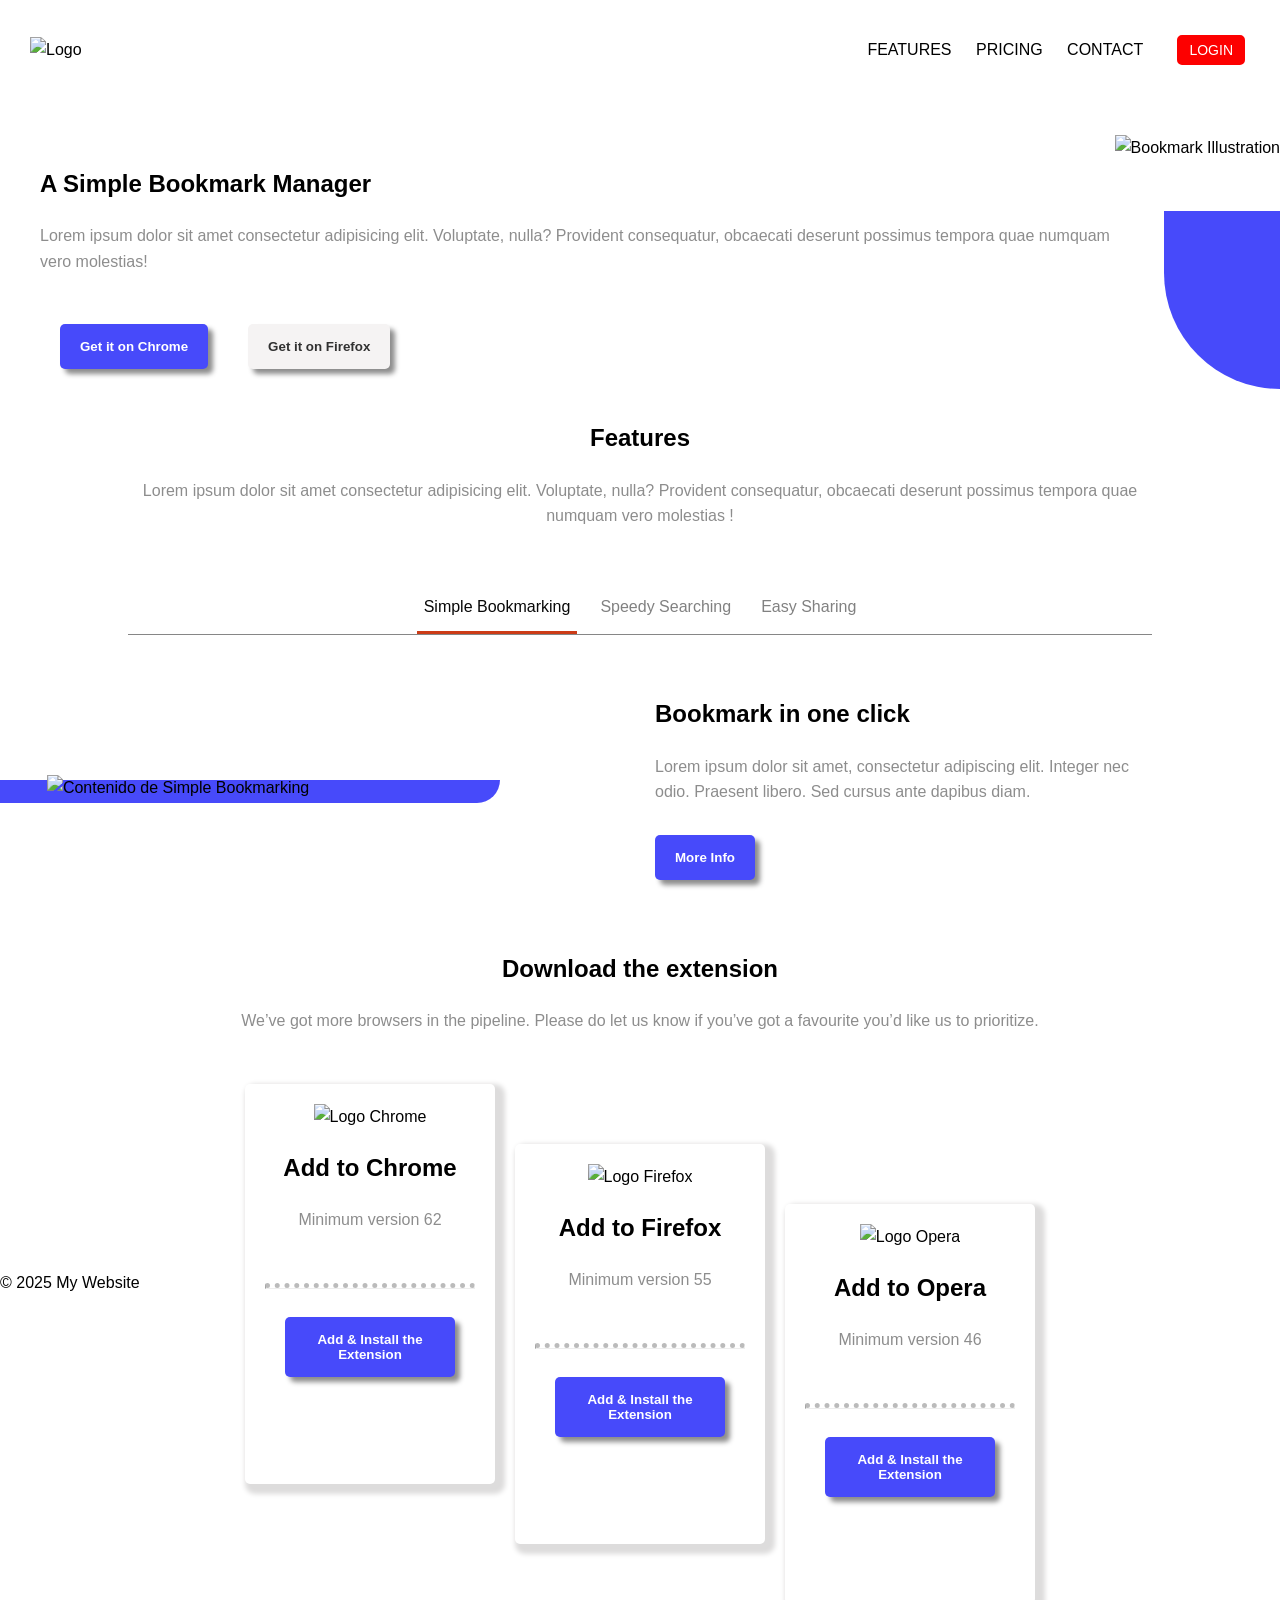
==== index.html @ 06629896 "Grid working for the section Download the extension" ====
<!DOCTYPE html>
<html lang="en">
<head>
    <meta charset="UTF-8">
    <meta name="viewport" content="width=device-width, initial-scale=1.0">
    <title>Bookmark</title>
    <link rel="stylesheet" href="styles.css">
</head>
<body>
    <header class="main-header">
        <div class="header-group-left">
            <img src="starter-code/images/logo-bookmark.svg" alt="Logo">
        </div>
        <div class="header-group-right1">
            <img src="starter-code/images/icon-hamburger.svg" alt="Menu Icon">
            
        </div>
        <div class="header-group-right2">
            <nav>
            <a href="#features">FEATURES</a>
            <a href="#">PRICING</a>
            <a href="#">CONTACT</a>
            <button class="login-button">LOGIN</button>
            </nav>
        </div>
    </header>
    <main class="container">
        <section class="hero_section">
            <div class="hero_right"> 
                <div class="blue-box"></div> 
                <div class="imageBook">
                    <img width="80%" src="starter-code/images/illustration-hero.svg" alt="Bookmark Illustration">
                </div>
                
            </div>
            <div class="hero_left">
                <h1>A Simple Bookmark Manager</h1>
                <p>Lorem ipsum dolor sit amet consectetur adipisicing elit. Voluptate, nulla? Provident consequatur, obcaecati deserunt possimus tempora quae numquam vero molestias!</p>
                <div class="buttons-hero">
                    <button class="get-it-chrome">Get it on Chrome</button>
                    <button class="get-it-firefox">Get it on Firefox</button>
                </div>
                    
            </div>
            
        </section>
        
        <section class="features" id="features">
            
            <h1>Features</h1>
            <p>Lorem ipsum dolor sit amet consectetur adipisicing elit. Voluptate, nulla? Provident consequatur, obcaecati deserunt possimus tempora quae numquam vero molestias !</p>
     
            <div class="tabs-container">
                
                <input type="radio" id="tab1" name="tabs-grupo" checked="checked">
                <input type="radio" id="tab2" name="tabs-grupo">
                <input type="radio" id="tab3" name="tabs-grupo">

                <div class="tab-labels">
                    <label for="tab1" class="tab-label">Simple Bookmarking</label>
                    <label for="tab2" class="tab-label">Speedy Searching</label>
                    <label for="tab3" class="tab-label">Easy Sharing</label>
                </div>
            
            <div class="tab-content-area">
                <div class="content" id="content1">
                    <div class="img1-container">
                        <img src="starter-code/images/illustration-features-tab-1.svg" alt="Contenido de Simple Bookmarking">
                        <div class="blue-box2"></div> 
                    </div>
                    <div>
                        <h2>Bookmark in one click</h2>
                        <p>Lorem ipsum dolor sit amet, consectetur adipiscing elit. Integer nec odio. Praesent libero. Sed cursus ante dapibus diam.</p>
                        <button class="more-inf-button get-it-chrome">More Info</button>
                    </div>
                </div>
                    
                <div class="content" id="content2">
                    <div class="img1-container">
                        <img src="starter-code/images/illustration-features-tab-2.svg" alt="Contenido de Speedy Searching">
                    </div>
                    <div>
                        <h2>Intelligent Search</h2>
                        <p>Nulla quis sem at nibh elementum imperdiet. Duis sagittis ipsum. Praesent mauris. Fusce nec tellus sed augue semper porta.</p>
                        <button class="more-inf-button get-it-chrome">More Info</button>
                    </div>
                </div>
                <div class="content" id="content3">
                    <div class="img1-container">
                        <img src="starter-code/images/illustration-features-tab-3.svg" alt="Contenido de Easy Sharing">
                    </div>
                    <div>
                        <h2>Share your bookmarks</h2>
                        <p>Mauris massa. Vestibulum lacinia arcu eget nulla. Class aptent taciti sociosqu ad litora torquent per conubia nostra.</p>
                        <button class="more-inf-button get-it-chrome">More Info</button>
                    
                    </div>
                </div>
                </div>
            </div>

        </section>
        <section class="download-extension">
            <h1>Download the extension</h1>
            <p>We’ve got more browsers in the pipeline. Please do let us know if you’ve got a favourite you’d like us to prioritize.</p>
            <div class="download-cards">
                <div class="card card1">
                    <img src="starter-code/images/logo-chrome.svg" alt="Logo Chrome">
                    <h2>Add to Chrome</h2>
                    <p>Minimum version 62</p>
                    <hr class="dotted-line">
                    <button class="get-it-chrome">Add & Install the Extension</button>
                </div>
                <div class="card card2">
                    <img src="starter-code/images/logo-firefox.svg" alt="Logo Firefox">
                    <h2>Add to Firefox</h2>
                    <p>Minimum version 55</p>
                    <hr class="dotted-line">
                    <button class="get-it-chrome">Add & Install the Extension</button>
                </div>
                <div class="card card3">
                    <img src="starter-code/images/logo-opera.svg" alt="Logo Opera">
                    <h2>Add to Opera</h2>
                    <p>Minimum version 46</p>
                    <hr class="dotted-line">
                    <button class="get-it-chrome">Add & Install the Extension</button>
                </div>
                
            </div>







    </main>
    <footer>
        <p>&copy; 2025 My Website</p>
    </footer>
</body>
</html>
---- styles.css ----
/*
body {
  margin
}
*/
:root {
  --orange: #cc3b17;
  --blue: #202294;
  --light-blue: hsl(239, 95%, 63%);
  --dark-blue: hsl(240, 91%, 27%);
  --red: #fd0000;
  --grey: rgb(141, 141, 141);
  --grey-light: #dddcdc;
}
html {
  box-sizing: border-box;
  font-size: 62.5%;
}

*,*:before,*:after {
  box-sizing: inherit;
}


/* Párrafos y texto normal (Peso 400) */
body {
  margin:0;
  padding:0;
 
  font-family: 'Rubik', sans-serif;
  /*overflow-x: hidden;*/
  font-size: 16px;
  line-height: 1.6;
  
  display: flex;
  flex-direction: column;
 /*  align-items: center;
  justify-content: center */
  /*place-items: center; */
  /*min-height: 100vh;*/
}




/* Títulos y botones (Peso 500) */
h1, h2, h3,
.login-button,
.get-it-chrome,
.get-it-firefox {
  font-weight: 600;
}

img {
  max-width: 100%;
  height: auto;
} 



.main-header {
  display: flex;
  align-items: center;
  justify-content: space-between;
  padding-left: 30px;
  padding-right: 35px;
  padding-top: 35px;
  padding-bottom: 50px;
  
}

.header-group-left, .header-group-right2, .header-group-right1 {
  display: flex;
  align-items: center;
  gap: 50px;
}

.header-group-right2 {
  display: none;
}

@media (min-width: 750px) {
  .header-group-right2 {
    display: flex;
    gap: 20px;
  }
  
  .header-group-right1 {
    display: none;
  }
}

.main-header a {
    text-decoration: none; /* Quita el subrayado */
    color: black;
    font-weight: 400;
    margin-left: 20px;
}

.main-header a:hover {
    color: var(--orange); /* Color al pasar el ratón */
}

.login-button {
  background-color: var(--red);
  color: white;
  padding: 5px 10px 5px 10px;
  border-color: var(--red);
  border-radius: 5px;
  border-width: 2px;
  border-style: solid;
  margin-left: 30px;
  font-size: 14px;
  font-weight: 400;
  cursor: pointer;
  text-align: center;
}

.login-button:hover {
    color: var(--orange);
    border-color: var(--orange); /* Color al pasar el ratón */
    background-color: white;

  }

p, .main-header a {
  font-weight: 400;
}

/* footer {
  background-color: rgb(41, 41, 107);
  color: white;
  padding: 20px;
  
  /* display: flex;
  justify-content: space-around; */

 */


.hero_section {
  display: block;
  /*flex-direction: column;*/
  justify-content: center; 
  align-items: center;
  text-align: center;
  /*margin: auto;
  /*padding-left: 70px; 
  padding-right: 100px;
  padding-top: 50px;
  padding-bottom: 50px;
  gap: 10px;*/
  margin-bottom: 30px;
}

.hero_right {
  display:block;
  justify-content: center;
  
  align-items: center;
  justify-content: center;
  position: relative;
  /*margin: auto; */
}

.hero_left {
  margin: 0 auto;  
  padding-top: 10px;
  justify-content: center;
  align-items: center;
}

.hero_left p {
  width: 85%;
  justify-content: center;
  color: var(--grey);
  margin: auto;

}

.blue-box {
  position: absolute;
  top: 30%;
  left: 30%;
  width: 70%;
  height: 70%; 
  background-color: var(--light-blue);
  border-radius: 0px 0px 0px 125px;
  z-index: -1;
}

.img1-container {
  position: relative;
}
.img1-container img {
  width: 85%;
  display: block;
  margin: auto;
}
.blue-box2 {
  position: absolute;
  top: 20%;
  right: 20%;
  width: 80%;
  height: 90%; 
  background-color: var(--light-blue);
  border-radius: 0px 0px 125px 0px;
  z-index: -1;
}


.imageBook  {
  justify-content: center; */
  /* margin:auto; */
  align-items: center;
}

.buttons-hero {
  display: flex;
  
  justify-content:center;
}

@media (min-width: 750px) {
  .hero_section {
    display: flex;
    flex-direction: row-reverse;
    
    margin: 20px 0px 10px 20px;
  }

  .hero_left {
    flex: 1;
    flex-direction: column;
    text-align: left; 
    margin-left: 20px;
    align-items: start;
    justify-content: left;
    
  }

  .hero_left p {
    width: 100%;
    justify-content:start;
    color: var(--grey);
    margin: 0;
    margin-bottom: 30px;
  }

  .buttons-hero {
    justify-content: start;
  }

}

.get-it-chrome {
  
  color: rgb(255, 255, 255);
  padding: 15px 20px;
  border-radius: 5px;
  margin: 20px;
  border-style: solid;
  background-color: var(--light-blue);
  border-width: 0px;
  box-shadow: 5px 5px 5px var(--grey);
  cursor: pointer;
  text-align: center;



}

.get-it-firefox {
  
  color: rgb(49, 49, 49);
  padding: 10px 20px;
  border-radius: 5px;
  margin: 20px;
  border-style: solid;
  background-color: rgb(245, 243, 243);
  border-width: 0px;
  box-shadow: 5px 5px 5px var(--grey);
  cursor: pointer;
  text-align: center;
}

.get-it-chrome:hover {
    color: var(--light-blue);
    border: 1px solid var(--light-blue);
    background-color: hsl(0, 0%, 98%); /* Color al pasar el ratón */
}

.get-it-firefox:hover {
    color: #000000;
    border: 1px solid #000000;
    background-color: hsl(0, 0%, 100%); /* Color al pasar el ratón */
}


/*.features h1 p {
  /*display: flex; *
  flex-direction: column;
  justify-content: center;
  
  text-align: center;}*/

.features {
  display: flex;
  flex-direction: column;
  position: relative;
  text-align: center;
  /*padding-left: 70px; */
  /*padding-right: 100px;
  padding-top: 50px;
  padding-bottom: 50px;
  gap: 50px;*/
  /* margin: auto;
  margin-top: 50px; */
  justify-content: center;
}

.features p {
  max-width: 80%;
  width: 100%;
  margin: auto;
  margin-bottom: 40px;
  margin-top: 0 px;
  padding-bottom: 10px;
  color: var(--grey);
}



input[type="radio"] {
  display: none;
  border: 0;
  clip: rect(1px, 1px, 1px, 1px);
  clip-path: inset(50%);
  height: 1px;
  margin: -1px;
  overflow: hidden;
  padding: 0;
  position: absolute;
  white-space: nowrap;
  width: 1px;
}



/* .tab-container {
  display: flex;
  flex-direction: column;
  justify-content: space-evenly;
  align-items: center;
  position:relative;

} */

/* --- Configuración básica para centrarlo --- */
/*body {
    font-family: Arial, sans-serif;
    background-color: #f0f4f8;
    display: grid;
    place-items: center;
    min-height: 100vh;
    padding: 20px;
}
*/

.tabs-container {
    width: 100%;
    /*max-width: 500px;*/ /* Ancho máximo en móvil */
    /*background: #ffffff; */
    border-radius: 8px;
    /*box-shadow: 0 4px 12px rgba(0,0,0,0.1); */
    overflow: hidden; /* Para que los bordes redondeados afecten a los hijos */
    justify-content: center;
    margin: 0px 0px;
  }

/* --- 1. Ocultamos los radio buttons --- */
.tabs-container input[type="radio"] {
    display: none; /* No los necesitamos visibles */
}

/* --- 2. Estilo de los labels (verticales) --- */
.tab-labels {
    display: flex;
    flex-direction: column; /* <-- Esto los apila verticalmente */
    
    /* margin: 20px 10px; */
    justify-content: center;
    padding-bottom: 0px;
    margin-left: 10%;
    margin-right: 10%;
    margin-bottom: 40px;

    
}

.tab-label {
    position: relative; /* Requerido para el pseudo-elemento ::after */
    padding: 15px;
    cursor: pointer;
    text-align: center;
    color: #818181;
    border-bottom: 1px solid var(--grey-light);
    margin: 0px 0px;
    /* Para que ocupen el mismo espacio */
}

.tab-label:first-child {
    border-top: 1px solid var(--grey-light); /* Borde superior en el primer label */); /* Borde superior en el primer label */
}

.tab-label:hover {
    color:var(--orange); /* Color al pasar el ratón */
}

/* Se elimina el borde superior del primer elemento que estaba comentado */

.tab-content-area .content {
    display: none; /* Oculta todos los contenidos */
    /* padding: 25px; */
    flex-direction: column;
    margin: 30px 0px;
    gap: 30px;
}

.tab-content-area .content > div {
    
  } 
.tabs-container .content .more-inf-button {
  display: none;
}

/* --- 4. LA MAGIA: Mostrar el contenido activo --- */

/* "Cuando el input con id 'tab1' esté :checked,
    busca un HERMANO (~) llamado '.tab-content-area'
    y, dentro de él, muestra el hijo '#content1'"
*/
.tabs-container #tab1:checked ~ .tab-content-area #content1,
.tabs-container #tab2:checked ~ .tab-content-area #content2,
.tabs-container #tab3:checked ~ .tab-content-area #content3 {
    display: flex;
}

label {
  border-bottom: var(--orange);
}


@media (min-width: 600px) {
  .tab-labels {
    flex-direction: row;
    border-bottom: 1px solid #868686; /* Mover el borde al contenedor */
  }
  .tab-label {
    border-bottom: none; /* Quitar el borde individual */
  }
  .tab-label:first-child {
    border-top: none; /* Borde superior en el primer label */
  }
  .tab-content-area .content {
      flex-direction: row;
      align-items: center;
      justify-content: left;
      /* gap: 50px; */
  }
  .tab-content-area .content > div {
    flex: 1;
    text-align: left;
  }
  .tab-content-area .content > div:nth-child(2) h3,
  .tab-content-area .content > div:nth-child(2) p {
    margin-left: 0;
    margin-right: 0;
  }
  .tab-content-area .content > div:nth-child(2) p {
    margin-bottom: 20px;
  }
  .tab-content-area .content > div:nth-child(2) .get-it-chrome {
    margin-left: 0;
  }
  .tab-content-area .content .more-inf-button {
    display: block;
  }
}


/* --- 5. (Opcional) Estilo para el label activo --- */

/* "Cuando el input 'tab1' esté :checked,
    busca un HERMANO (~) llamado '.tab-labels'
    y, dentro de él, aplica este estilo al label[for="tab1"]"
*/
.tabs-container #tab1:checked ~ .tab-labels label[for="tab1"],
.tabs-container #tab2:checked ~ .tab-labels label[for="tab2"],
.tabs-container #tab3:checked ~ .tab-labels label[for="tab3"] {
    color: #080808; /* Color de activo */
}

.tabs-container #tab1:checked ~ .tab-labels label[for="tab1"]::after,
.tabs-container #tab2:checked ~ .tab-labels label[for="tab2"]::after,
.tabs-container #tab3:checked ~ .tab-labels label[for="tab3"]::after {
    content: '';
    position: absolute;
    bottom: 0; /* Se posiciona en el mismo lugar que el borde gris */
    left: 50%;
    transform: translateX(-50%);
    width: 10em;
    height: 3px;
    background-color: var(--orange);
}

.download-extension  {
  display: block;

  
  text-align: center;
  /*padding-left: 70px; */
  /*padding-right: 100px;
  padding-top: 50px;
  padding-bottom: 50px;
  gap: 50px;*/
  /* margin: auto;
  margin-top: 50px; */
  justify-content: center;
}

.download-extension p {
  max-width: 80%;
  width: 100%;
  margin: auto;
  margin-bottom: 40px;
  margin-top: 0 px;
  padding-bottom: 10px;
  color: var(--grey);
}

.dotted-line {
  border-top: 5px dotted #bbb
}

.download-cards {
  max-width: 800px;
  display: grid;
  margin: 0 auto;
  grid-template-columns: repeat(1, 1fr);
  grid-template-rows: repeat(3, 1fr);
  justify-content: center;
  gap: 10px;
}


.card {
  width: 250px;

  height: 400px;
  box-shadow: 5px 5px 5px 5px var(--grey-light);
  padding: 20px;
  border-radius: 5px;
  text-align: center;
  /*margin: 10px 20px; 
  justify-content: center; */
  margin: 0 auto;

}

@media (min-width: 800px) {
  .download-cards {
    max-width: 800px;
    grid-template-columns: repeat(3, 1fr);
    grid-template-rows: repeat(3, 50px);
    margin: 0 auto;
    gap: 10px;
  
  }
  .card1 {
    grid-column: 1 / 2;
    grid-row: 1 / 2;
  }
  .card2 {
    grid-column: 2 / 3;
    grid-row: 2 / 3;
  }
  .card3 {
    grid-column: 3 / 4;
    grid-row: 3 / 4;
  }

}
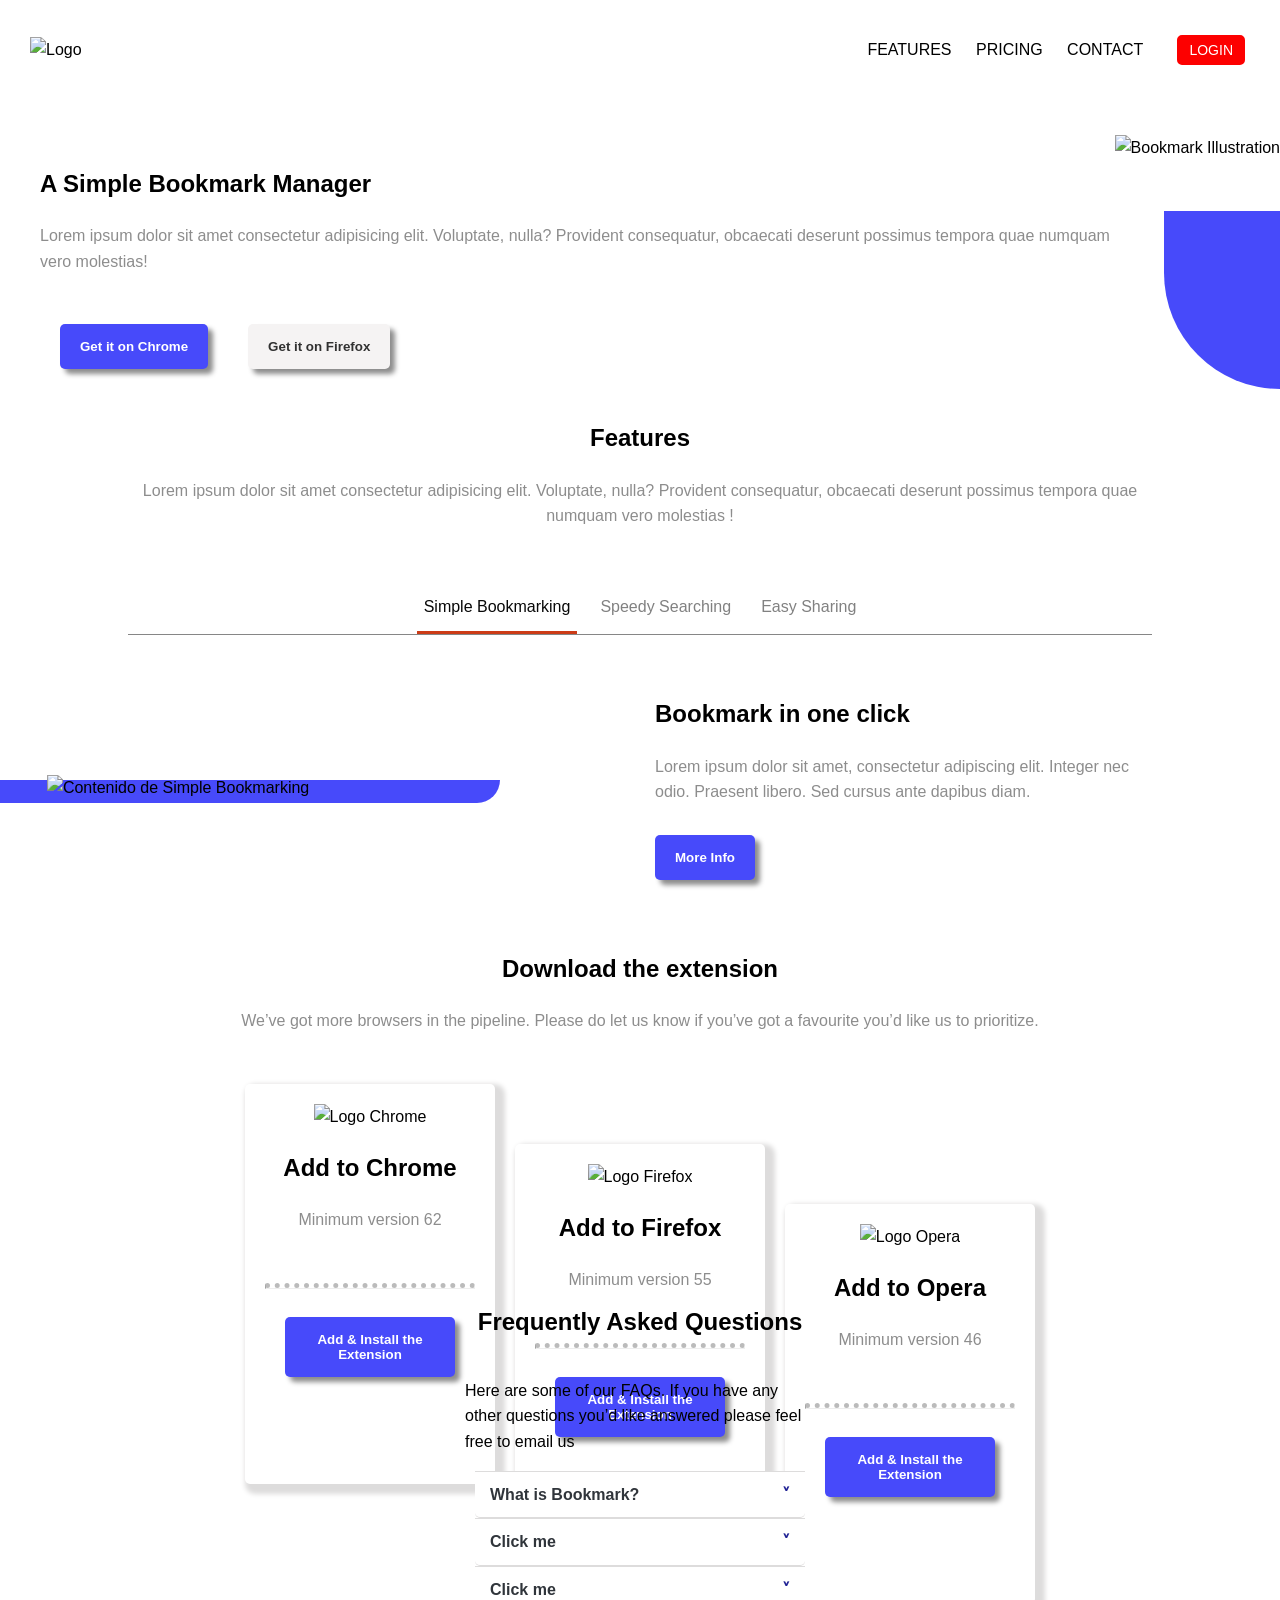
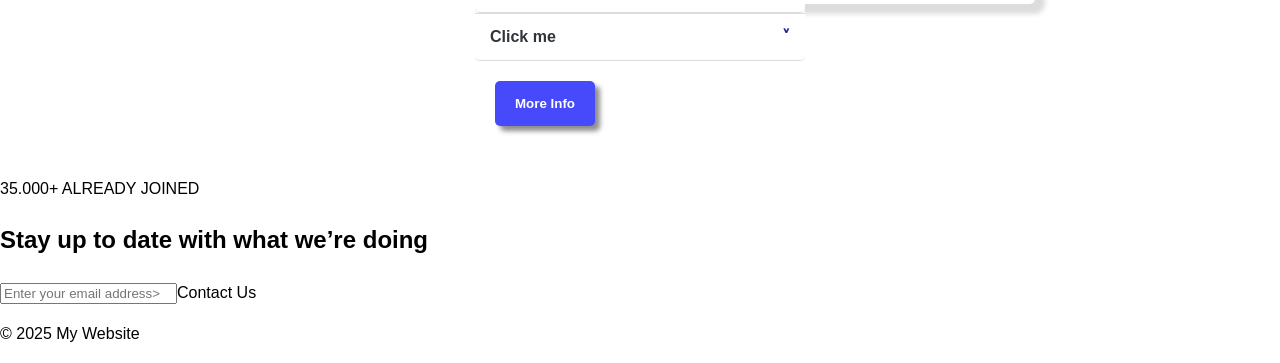
==== commit b2d15091: "FAQ almost done" ====
--- a/index.html
+++ b/index.html
@@ -125,8 +125,54 @@
                     <hr class="dotted-line">
                     <button class="get-it-chrome">Add & Install the Extension</button>
                 </div>
+
+
+            
+
                 
             </div>
+        </section>
+        <section class="faq-section">
+            <h1>Frequently Asked Questions</h1>
+            <p>Here are some of our FAQs. If you have any other questions you’d like
+                 answered please feel free to email us</p>
+                <div class="faq-details">
+                    <details>
+                        <summary>What is Bookmark?</summary>
+                            <article>
+                                Lorem, ipsum dolor sit amet consectetur adipisicing elit. Quam optio voluptates aliquam quisquam deserunt labore provident architecto inventore blanditiis mollitia numquam obcaecati, quae repudiandae. Labore alias id quisquam! Ad, natus?
+                            </article>
+                    </details>
+                    <details>
+                        <summary>Click me</summary>
+                            <article>
+                                Lorem, ipsum dolor sit amet consectetur adipisicing elit. Quam optio voluptates aliquam quisquam deserunt labore provident architecto inventore blanditiis mollitia numquam obcaecati, quae repudiandae. Labore alias id quisquam! Ad, natus?
+                            </article>
+                    </details>
+                    <details>
+                        <summary>Click me</summary>
+                            <article>
+                                Lorem, ipsum dolor sit amet consectetur adipisicing elit. Quam optio voluptates aliquam quisquam deserunt labore provident architecto inventore blanditiis mollitia numquam obcaecati, quae repudiandae. Labore alias id quisquam! Ad, natus?
+                            </article>
+                    </details>
+                    <details>
+                        <summary>Click me</summary>
+                            <article>
+                                Lorem, ipsum dolor sit amet consectetur adipisicing elit. Quam optio voluptates aliquam quisquam deserunt labore provident architecto inventore blanditiis mollitia numquam obcaecati, quae repudiandae. Labore alias id quisquam! Ad, natus?
+                            </article>
+                    </details>
+                    <button class="button-details get-it-chrome">More Info</button>
+                </div>
+        </section>
+        <section class="subscribe-section">
+            <p>35.000+ ALREADY JOINED</p>
+            <h1>Stay up to date with what we’re doing</h1>
+            <form class="subscribe-form">
+                <input type="email" id="email" name="email" placeholder="Enter your email address>
+                <button class="subscribe-button">Contact Us</button>
+            </form>
+
+        </section>
 
 
 
--- a/styles.css
+++ b/styles.css
@@ -592,3 +592,71 @@
 
 }
 
+/* FAQ Section */
+
+.faq-section {
+  display: flex;
+  flex-direction: column;
+  width: 350px;
+  justify-content: center;
+  align-items: center;
+  margin: 30px auto;
+  
+
+  /* align-items:start; */ */
+}
+
+summary {
+  display: block;
+  /* list-style: none; */
+  display: flex;
+  width: 300px;
+  justify-content: space-between;
+  align-items: center;
+  padding: 10px 15px;
+  font-weight: bold;
+  border-bottom: 1px solid var(--grey-light);
+}
+
+details:last-child {
+  border-bottom: 1px solid var(--grey-light);
+}
+
+summary::after {
+  content: "\2C5"; 
+  transition: 0.2s;
+  color: var(--blue);
+}
+
+details[open] > summary {border-bottom: 2px solid #fff9f1;}
+
+details[open] > summary::after {
+  transform: rotate(-180deg);
+  color: var(--orange);
+}
+
+summary::-webkit-details-marker {
+  display: none;
+}
+
+summary {
+  color: #30353b;
+  border-radius: 5px;
+}
+
+details[open] summary {border-radius: 5px 5px 0 0;}
+
+details {
+  background: #ffffff;
+  border-top: 1px solid var(--grey-light);
+  
+}
+
+summary:hover {
+  color: var(--orange);
+  cursor: pointer;
+}
+
+.button-details {
+  justify-content:center;
+}
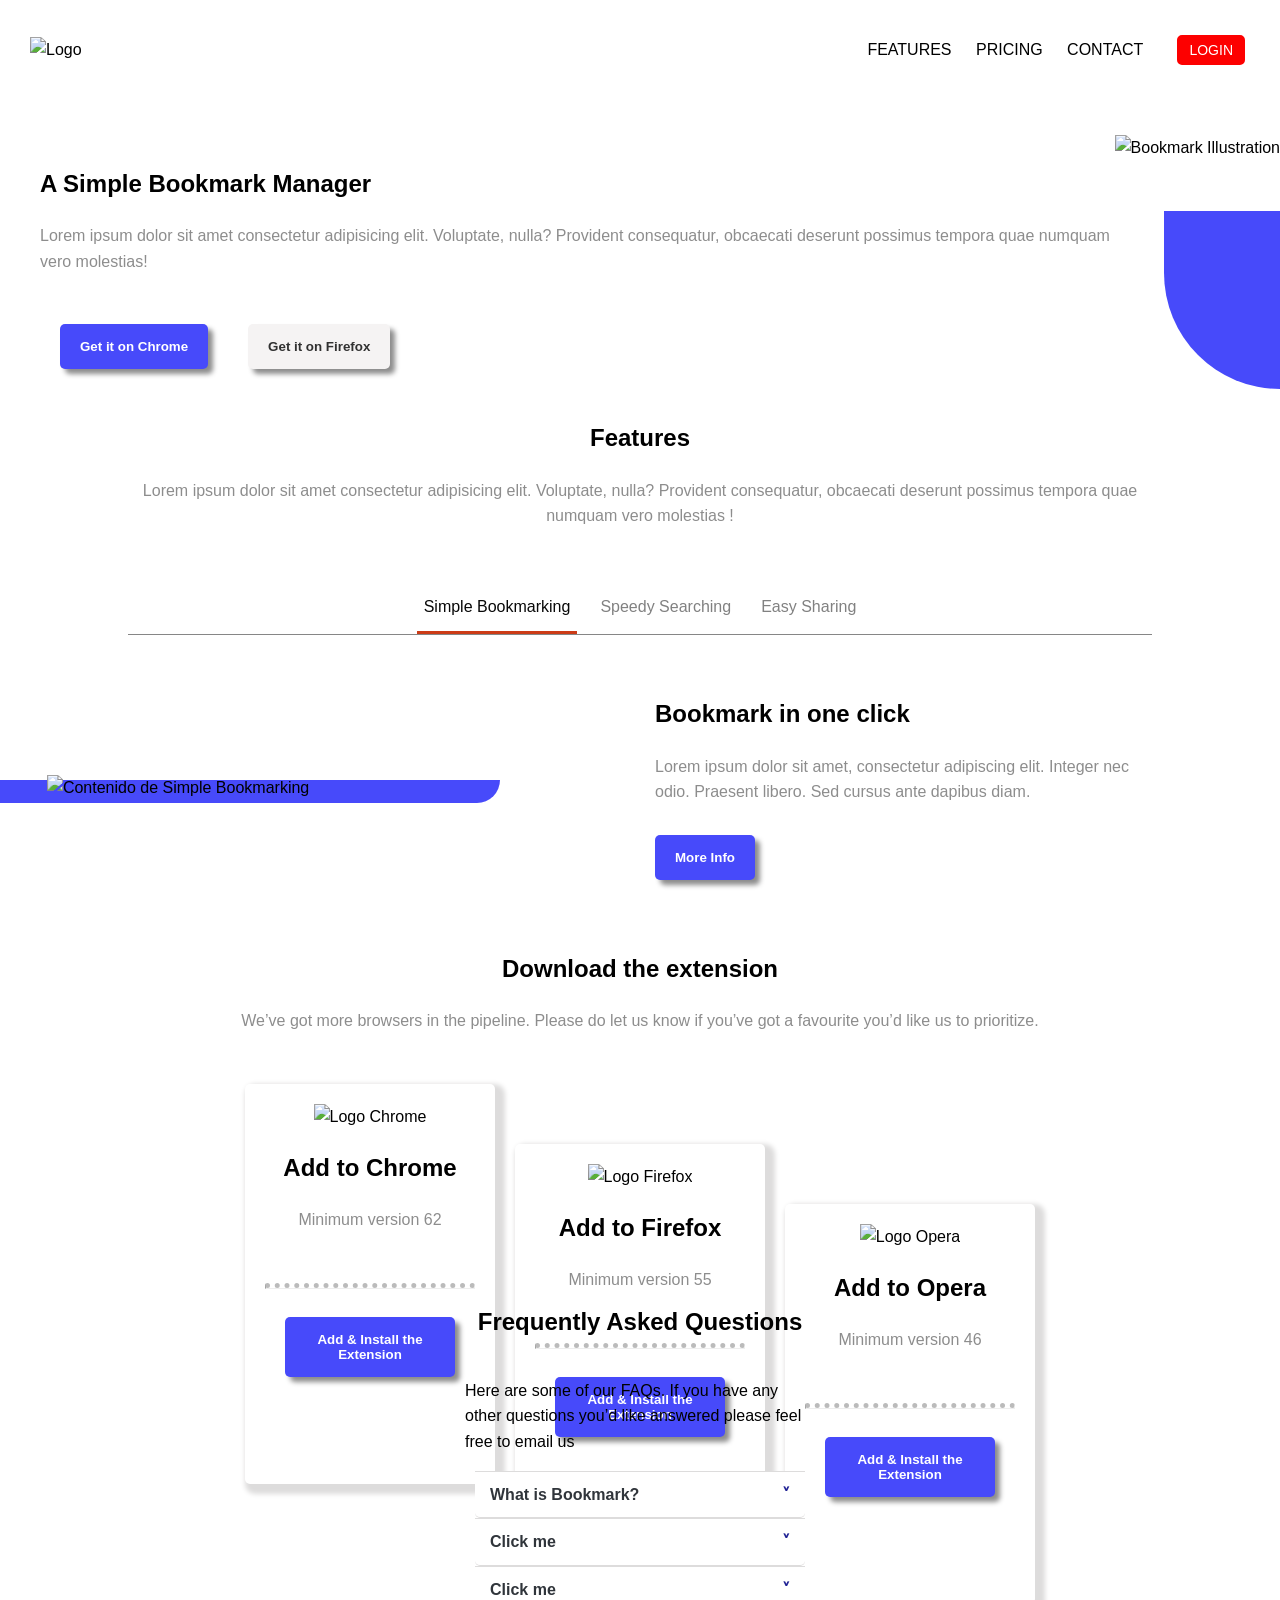
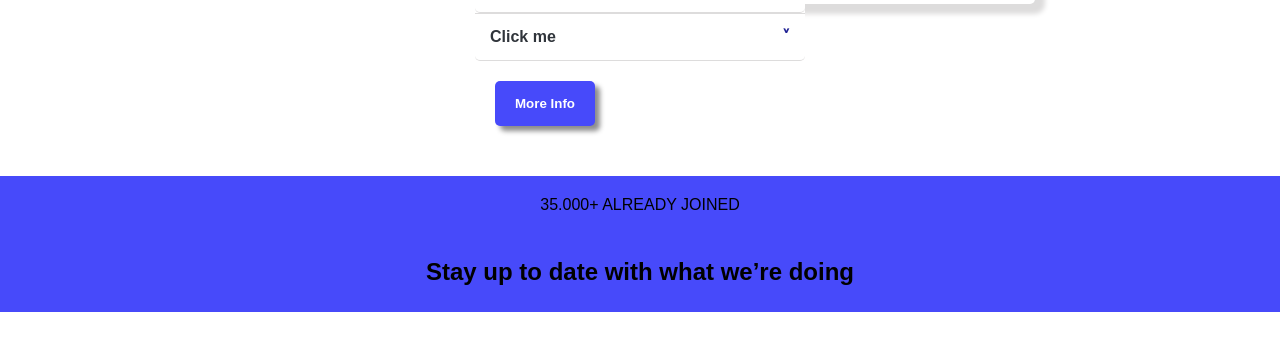
==== commit f7f8ffea: "Susbcribe changes 2" ====
--- a/index.html
+++ b/index.html
@@ -169,7 +169,7 @@
             <h1>Stay up to date with what we’re doing</h1>
             <form class="subscribe-form">
                 <input type="email" id="email" name="email" placeholder="Enter your email address>
-                <button class="subscribe-button">Contact Us</button>
+                <button class="subscribe-button" type="submit>Contact Us</button>
             </form>
 
         </section>
--- a/styles.css
+++ b/styles.css
@@ -660,3 +660,19 @@
 .button-details {
   justify-content:center;
 }
+
+.subscribe-section {
+  display: flex;
+  flex-direction: column;
+  text-align: center;
+  justify-content: center;
+  align-items: center;
+  margin: 30px 0px;
+  background-color: var(--light-blue);
+}
+
+.subscribe-button {
+  color: white;
+  background-color: red;
+  padding: 5px 10px;;
+}
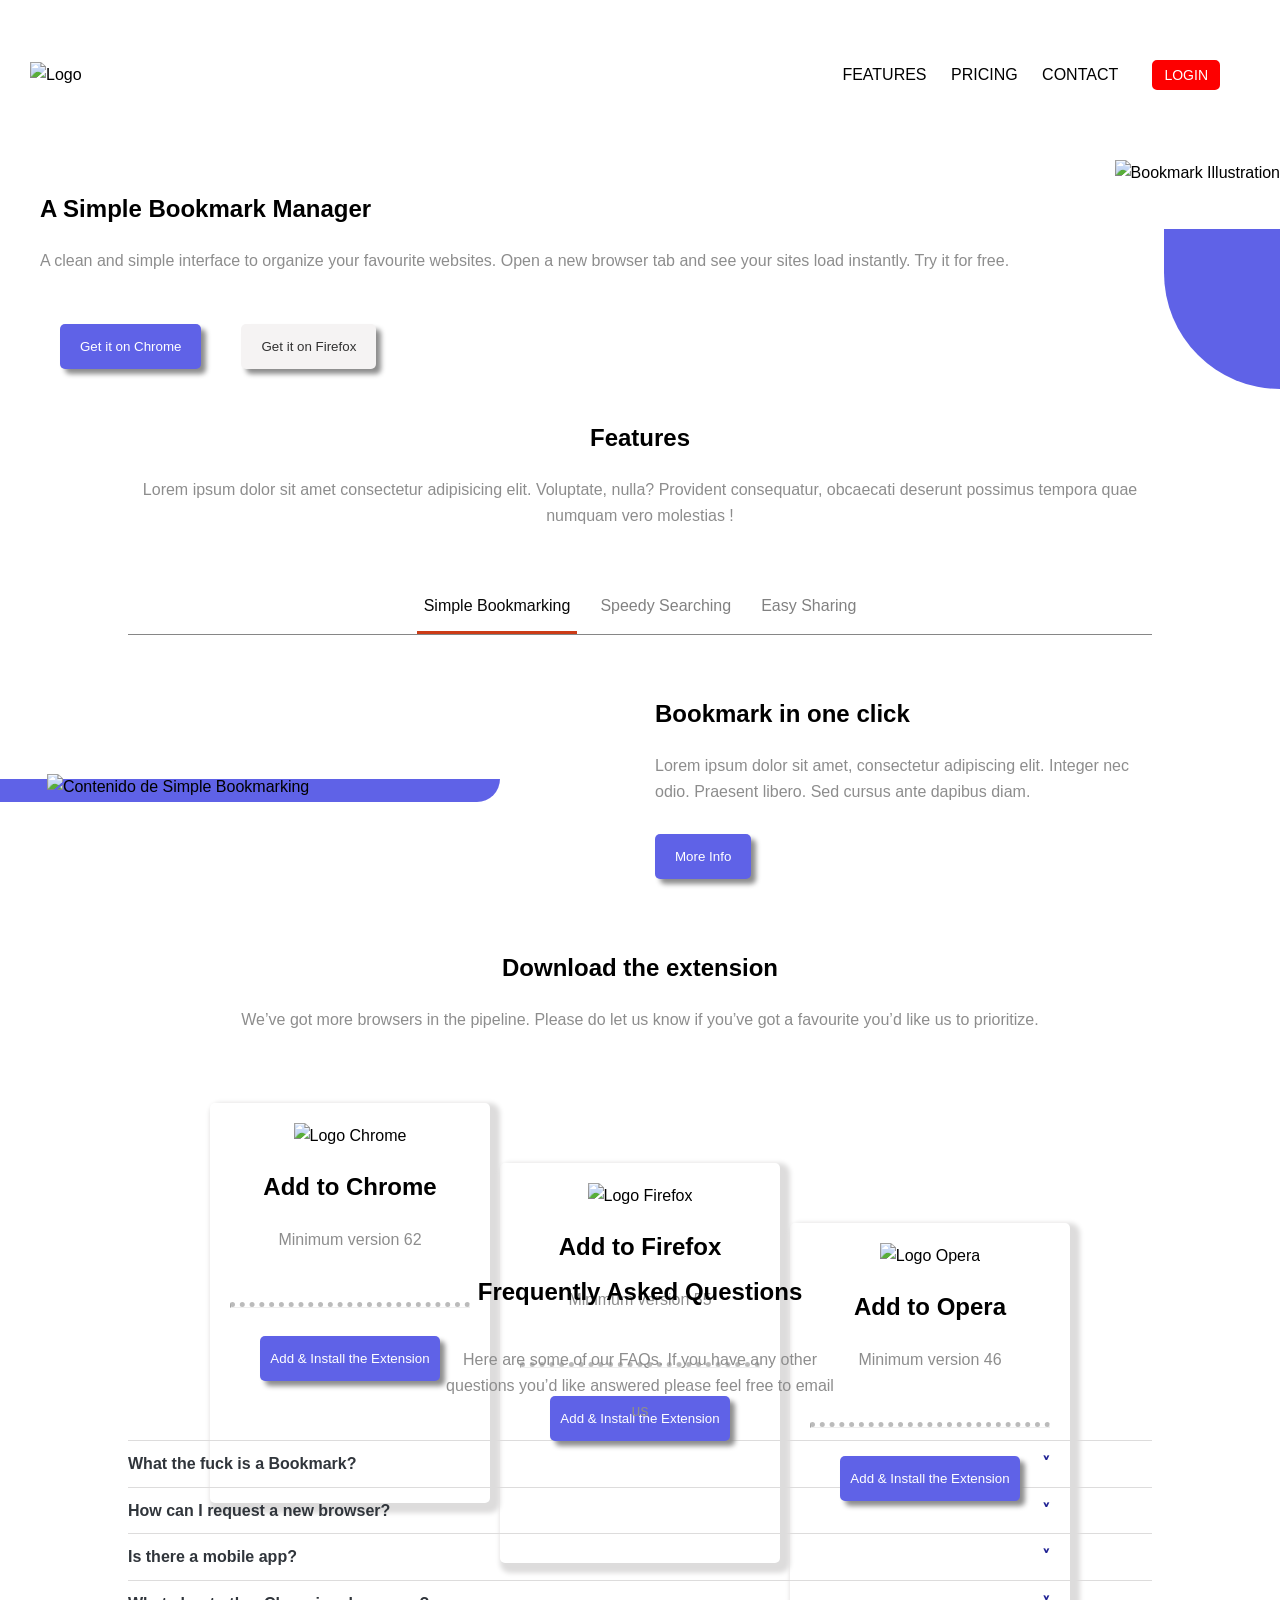
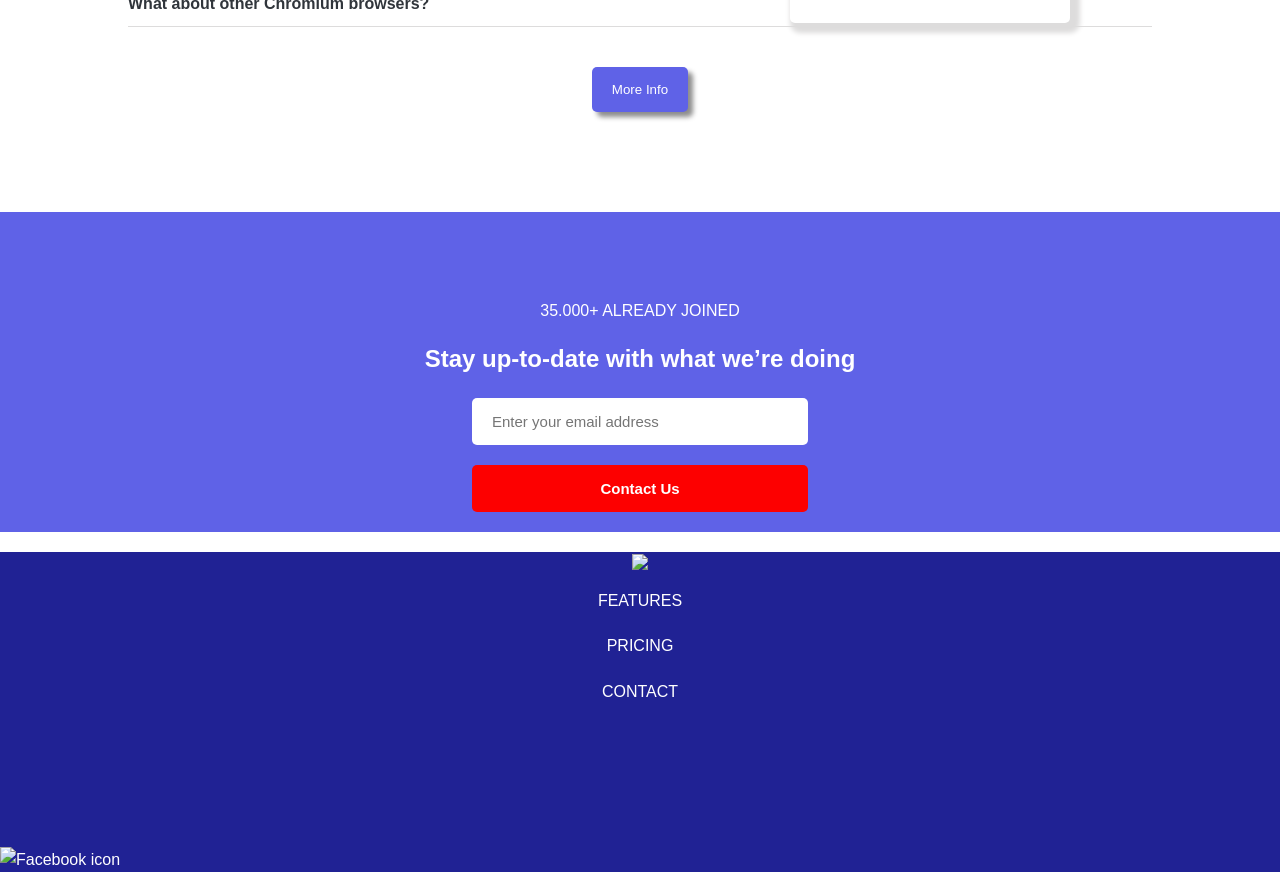
==== commit 8283d3fb: "subscribe section finished" ====
--- a/index.html
+++ b/index.html
@@ -5,6 +5,7 @@
     <meta name="viewport" content="width=device-width, initial-scale=1.0">
     <title>Bookmark</title>
     <link rel="stylesheet" href="styles.css">
+    <script src="validation.js"></script>
 </head>
 <body>
     <header class="main-header">
@@ -17,10 +18,10 @@
         </div>
         <div class="header-group-right2">
             <nav>
-            <a href="#features">FEATURES</a>
-            <a href="#">PRICING</a>
-            <a href="#">CONTACT</a>
-            <button class="login-button">LOGIN</button>
+                <a href="#features">FEATURES</a>
+                <a href="#">PRICING</a>
+                <a href="#">CONTACT</a>
+                <button class="login-button">LOGIN</button>
             </nav>
         </div>
     </header>
@@ -29,13 +30,13 @@
             <div class="hero_right"> 
                 <div class="blue-box"></div> 
                 <div class="imageBook">
-                    <img width="80%" src="starter-code/images/illustration-hero.svg" alt="Bookmark Illustration">
+                    <img src="starter-code/images/illustration-hero.svg" alt="Bookmark Illustration">
                 </div>
                 
             </div>
             <div class="hero_left">
                 <h1>A Simple Bookmark Manager</h1>
-                <p>Lorem ipsum dolor sit amet consectetur adipisicing elit. Voluptate, nulla? Provident consequatur, obcaecati deserunt possimus tempora quae numquam vero molestias!</p>
+                <p>A clean and simple interface to organize your favourite websites. Open a new browser tab and see your sites load instantly. Try it for free.</p>
                 <div class="buttons-hero">
                     <button class="get-it-chrome">Get it on Chrome</button>
                     <button class="get-it-firefox">Get it on Firefox</button>
@@ -109,21 +110,21 @@
                     <h2>Add to Chrome</h2>
                     <p>Minimum version 62</p>
                     <hr class="dotted-line">
-                    <button class="get-it-chrome">Add & Install the Extension</button>
+                    <button class="buttons-download get-it-chrome">Add & Install the Extension</button>
                 </div>
                 <div class="card card2">
                     <img src="starter-code/images/logo-firefox.svg" alt="Logo Firefox">
                     <h2>Add to Firefox</h2>
                     <p>Minimum version 55</p>
                     <hr class="dotted-line">
-                    <button class="get-it-chrome">Add & Install the Extension</button>
+                    <button class="buttons-download get-it-chrome">Add & Install the Extension</button>
                 </div>
                 <div class="card card3">
                     <img src="starter-code/images/logo-opera.svg" alt="Logo Opera">
                     <h2>Add to Opera</h2>
                     <p>Minimum version 46</p>
                     <hr class="dotted-line">
-                    <button class="get-it-chrome">Add & Install the Extension</button>
+                    <button class="buttons-download get-it-chrome">Add & Install the Extension</button>
                 </div>
 
 
@@ -133,48 +134,74 @@
             </div>
         </section>
         <section class="faq-section">
-            <h1>Frequently Asked Questions</h1>
-            <p>Here are some of our FAQs. If you have any other questions you’d like
+            <div class="faq-title">
+                <h1>Frequently Asked Questions</h1>
+                    <p>Here are some of our FAQs. If you have any other questions you’d like
                  answered please feel free to email us</p>
-                <div class="faq-details">
-                    <details>
-                        <summary>What is Bookmark?</summary>
-                            <article>
+            </div>    
+                 <div class="faq-details">
+                    <details>
+                        <summary>What the fuck is a Bookmark?</summary>
+                        <article>
+                                <p>
+                                    Lorem, ipsum dolor sit amet consectetur adipisicing elit. Quam optio voluptates aliquam quisquam deserunt labore provident architecto inventore blanditiis mollitia numquam obcaecati, quae repudiandae. Labore alias id quisquam! Ad, natus?
+                                </p>
+                            </article>
+                    </details>
+                    <details>
+                        <summary>How can I request a new browser?</summary>
+                        <article>
+                                <p>
+                                    Lorem, ipsum dolor sit amet consectetur adipisicing elit. Quam optio voluptates aliquam quisquam deserunt labore provident architecto inventore blanditiis mollitia numquam obcaecati, quae repudiandae. Labore alias id quisquam! Ad, natus?
+                                </p>
+                            </article>
+                    </details>
+                    <details>
+                        <summary>Is there a mobile app?</summary>
+                        <article>
+                                <p>
+                                    Lorem, ipsum dolor sit amet consectetur adipisicing elit. Quam optio voluptates aliquam quisquam deserunt labore provident architecto inventore blanditiis mollitia numquam obcaecati, quae repudiandae. Labore alias id quisquam! Ad, natus?
+                                </p>
+                            </article>
+                    </details>
+                    <details>
+                        <summary>What about other Chromium browsers?</summary>
+                        <article>
+                            <p>
                                 Lorem, ipsum dolor sit amet consectetur adipisicing elit. Quam optio voluptates aliquam quisquam deserunt labore provident architecto inventore blanditiis mollitia numquam obcaecati, quae repudiandae. Labore alias id quisquam! Ad, natus?
-                            </article>
-                    </details>
-                    <details>
-                        <summary>Click me</summary>
-                            <article>
-                                Lorem, ipsum dolor sit amet consectetur adipisicing elit. Quam optio voluptates aliquam quisquam deserunt labore provident architecto inventore blanditiis mollitia numquam obcaecati, quae repudiandae. Labore alias id quisquam! Ad, natus?
-                            </article>
-                    </details>
-                    <details>
-                        <summary>Click me</summary>
-                            <article>
-                                Lorem, ipsum dolor sit amet consectetur adipisicing elit. Quam optio voluptates aliquam quisquam deserunt labore provident architecto inventore blanditiis mollitia numquam obcaecati, quae repudiandae. Labore alias id quisquam! Ad, natus?
-                            </article>
-                    </details>
-                    <details>
-                        <summary>Click me</summary>
-                            <article>
-                                Lorem, ipsum dolor sit amet consectetur adipisicing elit. Quam optio voluptates aliquam quisquam deserunt labore provident architecto inventore blanditiis mollitia numquam obcaecati, quae repudiandae. Labore alias id quisquam! Ad, natus?
-                            </article>
-                    </details>
-                    <button class="button-details get-it-chrome">More Info</button>
-                </div>
-        </section>
-        <section class="subscribe-section">
-            <p>35.000+ ALREADY JOINED</p>
-            <h1>Stay up to date with what we’re doing</h1>
-            <form class="subscribe-form">
-                <input type="email" id="email" name="email" placeholder="Enter your email address>
-                <button class="subscribe-button" type="submit>Contact Us</button>
+                            </p>
+                        </article>
+                    </details>
+                    </div>
+                    <div class="button-details">
+                        <button class="button-details get-it-chrome">More Info</button>
+                    </div>
+        </section>
+        <section class="subscribe-section" id="contact">
+            <div class="subscribe-title">
+                <p>35.000+ ALREADY JOINED</p>
+                <h2>Stay up-to-date with what we’re doing</h2>
+            </div>
+            <form action="#" method="post>
+                <div class="container">
+                    <input id="Contact-email" type="email" id="email" placeholder="Enter your email address" required>
+        
+               
+                    <input id="Contact-button" type="submit" value="Contact Us">
+                </div>
             </form>
-
-        </section>
-
-
+            <div class="message" id="message"></div>
+
+                
+
+        </section>
+        <!-- <div class="buttons">
+            <div class="btn-px">usando px</div>
+            <div class="btn-rem">usando rem</div>
+            <div class="btn-em">usando em</div>
+        </div>
+
+ -->
 
 
 
@@ -182,7 +209,20 @@
 
     </main>
     <footer>
-        <p>&copy; 2025 My Website</p>
+        <div class="footer-left">
+            <img src="/starter-code/images/logo-bookmark.svg">
+        
+        
+            <nav>
+                <a href="#features">FEATURES</a>
+                <a href="#contact">PRICING</a>
+                <a href="#">CONTACT</a>
+            </nav>
+        </div>
+        <div class="footer-right">
+            <img src="/starter-code/images/icon-facebook.svg" alt="Facebook icon">
+            <svg class="mi-svg" src="/starter-code/images/icon-twitter.svg" alt="Twitter icon">
+        </div>
     </footer>
 </body>
 </html>
--- a/styles.css
+++ b/styles.css
@@ -6,7 +6,7 @@
 :root {
   --orange: #cc3b17;
   --blue: #202294;
-  --light-blue: hsl(239, 95%, 63%);
+  --light-blue: hsl(239, 74%, 64%);
   --dark-blue: hsl(240, 91%, 27%);
   --red: #fd0000;
   --grey: rgb(141, 141, 141);
@@ -29,7 +29,7 @@
  
   font-family: 'Rubik', sans-serif;
   /*overflow-x: hidden;*/
-  font-size: 16px;
+  font-size: 1.6rem;
   line-height: 1.6;
   
   display: flex;
@@ -44,11 +44,14 @@
 
 
 /* Títulos y botones (Peso 500) */
-h1, h2, h3,
+/* h1, h2, h3,
 .login-button,
 .get-it-chrome,
 .get-it-firefox {
   font-weight: 600;
+} */
+h1, h2, h3 {
+  font-weight: 800;
 }
 
 img {
@@ -63,16 +66,24 @@
   align-items: center;
   justify-content: space-between;
   padding-left: 30px;
-  padding-right: 35px;
-  padding-top: 35px;
+  padding-right: 60px;
+  padding-top: 60px;
   padding-bottom: 50px;
   
+}
+.header-group-left {
+
+}
+
+.header-group-right1 {
+
 }
 
 .header-group-left, .header-group-right2, .header-group-right1 {
   display: flex;
   align-items: center;
   gap: 50px;
+
 }
 
 .header-group-right2 {
@@ -161,9 +172,27 @@
   justify-content: center;
   position: relative;
   /*margin: auto; */
-}
+  
+}
+
+.imageBook  {
+  display: flex;
+  justify-content: center;
+  margin: 0 auto;
+  align-items: center;
+}
+
+
+.hero-right img {
+  width:80%;
+}
+
+
 
 .hero_left {
+  display: flex;
+  flex-direction: column;
+  text-align: center;
   margin: 0 auto;  
   padding-top: 10px;
   justify-content: center;
@@ -209,11 +238,6 @@
 }
 
 
-.imageBook  {
-  justify-content: center; */
-  /* margin:auto; */
-  align-items: center;
-}
 
 .buttons-hero {
   display: flex;
@@ -236,9 +260,11 @@
     margin-left: 20px;
     align-items: start;
     justify-content: left;
+    width: 50%;
     
   }
 
+  
   .hero_left p {
     width: 100%;
     justify-content:start;
@@ -273,7 +299,7 @@
 .get-it-firefox {
   
   color: rgb(49, 49, 49);
-  padding: 10px 20px;
+  padding: 15px 20px;
   border-radius: 5px;
   margin: 20px;
   border-style: solid;
@@ -516,8 +542,6 @@
 
 .download-extension  {
   display: block;
-
-  
   text-align: center;
   /*padding-left: 70px; */
   /*padding-right: 100px;
@@ -546,17 +570,19 @@
 .download-cards {
   max-width: 800px;
   display: grid;
-  margin: 0 auto;
+  margin: 20px auto;
   grid-template-columns: repeat(1, 1fr);
   grid-template-rows: repeat(3, 1fr);
   justify-content: center;
   gap: 10px;
 }
-
+.buttons-download {
+  padding: 15px 10px;;
+}
 
 .card {
-  width: 250px;
-
+  width: 280px;
+  
   height: 400px;
   box-shadow: 5px 5px 5px 5px var(--grey-light);
   padding: 20px;
@@ -564,7 +590,7 @@
   text-align: center;
   /*margin: 10px 20px; 
   justify-content: center; */
-  margin: 0 auto;
+  margin: 20px auto;
 
 }
 
@@ -592,30 +618,64 @@
 
 }
 
-/* FAQ Section */
-
 .faq-section {
-  display: flex;
-  flex-direction: column;
-  width: 350px;
-  justify-content: center;
-  align-items: center;
-  margin: 30px auto;
-  
-
-  /* align-items:start; */ */
-}
-
+  text-align: center;
+  margin-bottom: 8rem;
+}
+
+.faq-section .faq-title {
+  display: flex;
+  flex-direction: column;
+  width: 400px;
+  justify-content:center; */
+  /*align-items: center;*
+  margin: 30px 30px;
+  */text-align: center;
+  /* margin-left: 20rem; */
+/* 
+ al`ign-items:start; */
+ margin: 0 auto;
+
+
+}
+
+.faq-section p {
+  color: var(--grey);
+}
+
+.faq-title h1 p {
+  margin: 0 auto;
+}
+
+.faq-details {
+  justify-content:flex-start;
+  margin: 0 auto;
+  width: 80%;
+
+}
+
+details {
+  background: #ffffff;
+  border-top: 1px solid var(--grey-light);
+  display: flex;
+  flex-direction: column;
+  justify-content: center;
+  align-items:flex-start;
+}
+
+article p {
+  text-align: left;
+}
 summary {
   display: block;
   /* list-style: none; */
   display: flex;
-  width: 300px;
-  justify-content: space-between;
-  align-items: center;
-  padding: 10px 15px;
+  width: 90%;
+  justify-content:space-between;
+  align-items:flex-start;
+  padding: 10px 0;
   font-weight: bold;
-  border-bottom: 1px solid var(--grey-light);
+  /* border-bottom: 1px solid var(--grey-light); */
 }
 
 details:last-child {
@@ -646,11 +706,7 @@
 
 details[open] summary {border-radius: 5px 5px 0 0;}
 
-details {
-  background: #ffffff;
-  border-top: 1px solid var(--grey-light);
-  
-}
+
 
 summary:hover {
   color: var(--orange);
@@ -658,21 +714,98 @@
 }
 
 .button-details {
-  justify-content:center;
+  margin: 20px auto;
+}
+
+
+.button-details {
+  /* justify-content:center;
+  padding: 1rem 2rem;
+  width: 10rem; */
+
 }
 
 .subscribe-section {
   display: flex;
+  color: white;
   flex-direction: column;
   text-align: center;
   justify-content: center;
   align-items: center;
-  margin: 30px 0px;
+  margin: 20px 0px;
   background-color: var(--light-blue);
+}
+
+.subscribe-title {
+  padding-top: 7rem; 
+  /* padding-bottom: 1rem; */
+}
+.subscribe-title > h2 {
+  padding: 0 5rem;;
+  margin-top: 0;
 }
 
 .subscribe-button {
   color: white;
   background-color: red;
-  padding: 5px 10px;;
-}
+  padding: 15px 10px;
+  text-align: center;
+  }
+.subscribe-section input {
+  width: 95%;
+  padding: 15px 20px;
+  margin-bottom: 2rem;
+  font-size: 1.5rem;
+  border-radius: 5px;
+  border: 0;
+}
+#Contact-email {
+  color:var(--grey-light)
+}
+#Contact-button{
+  background-color: var(--red);
+  
+  color: white;
+  font-weight: 800;
+}
+
+.buttons {
+
+}
+
+.btn-px {
+  font-size: 80px;
+  background-color: #cc3b17;
+}
+
+.btn-rem {
+  font-size: 5rem;
+  background-color: blueviolet;
+}
+
+footer {
+  display: flex;
+  flex-direction: column;
+  color:white;
+  background-color: #202294;
+}
+
+.footer-left {
+  justify-content: center;
+  text-align: center;
+}
+.footer-left nav {
+  display: flex;
+  flex-direction: column;
+}
+
+.footer-left a {
+  color: white;
+  text-decoration: none;
+  padding: 1rem;
+}
+
+.footer-right svg text,
+.footer-right svg path {
+  fill: white !important;
+}
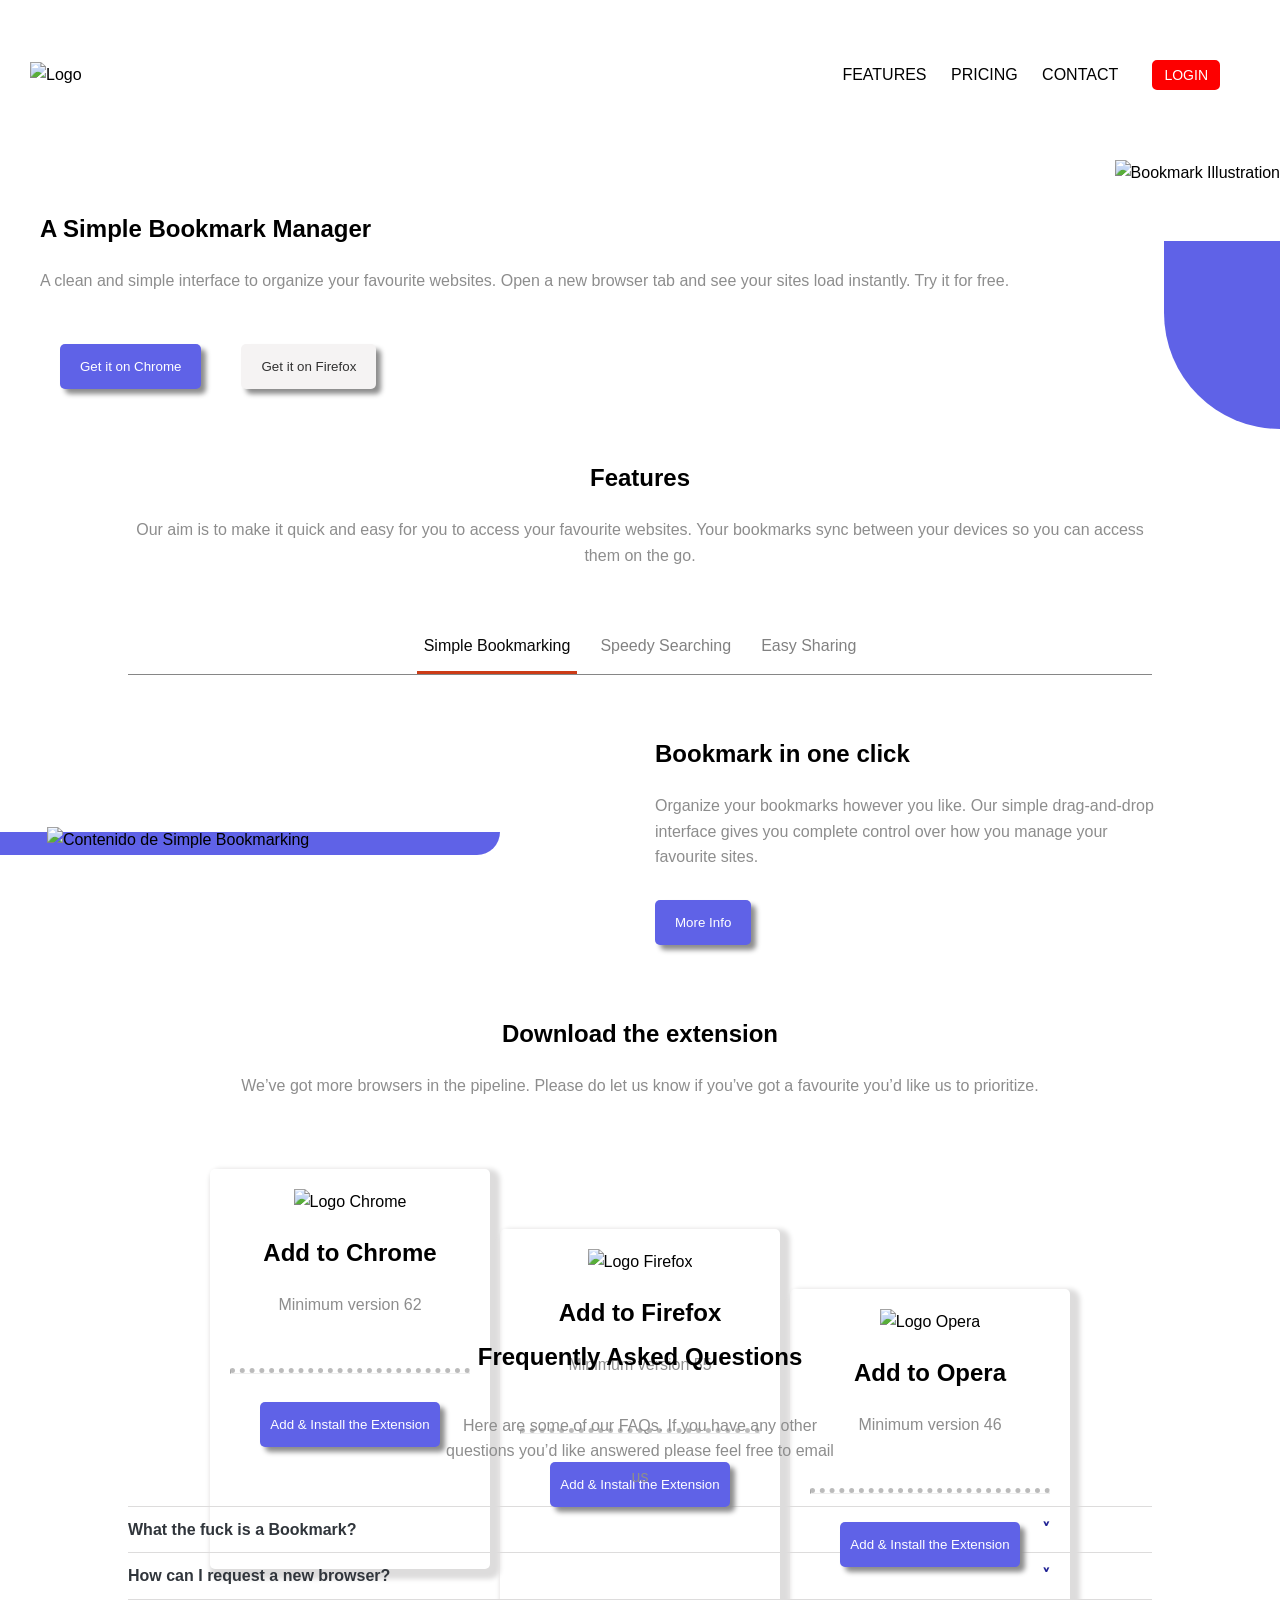
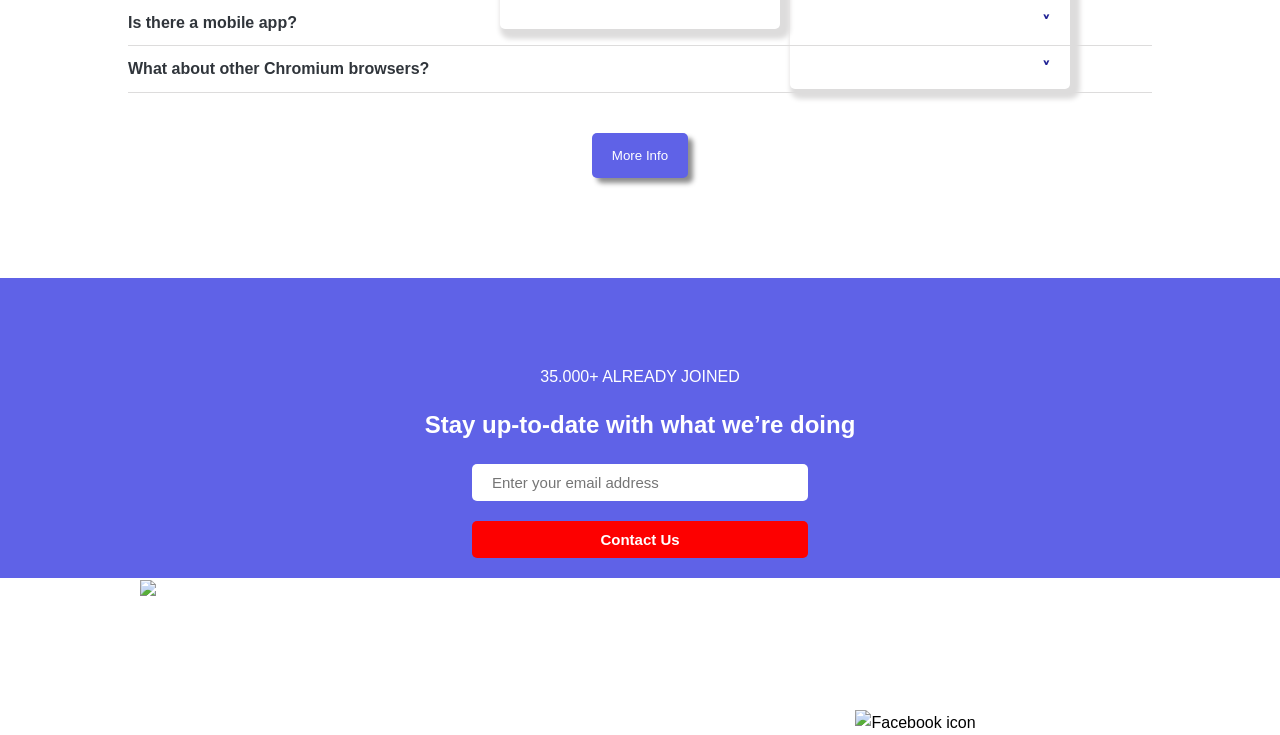
==== commit 4ef75837: "Correct texts finally" ====
--- a/index.html
+++ b/index.html
@@ -49,7 +49,7 @@
         <section class="features" id="features">
             
             <h1>Features</h1>
-            <p>Lorem ipsum dolor sit amet consectetur adipisicing elit. Voluptate, nulla? Provident consequatur, obcaecati deserunt possimus tempora quae numquam vero molestias !</p>
+            <p>Our aim is to make it quick and easy for you to access your favourite websites. Your bookmarks sync between your devices so you can access them on the go.</p>
      
             <div class="tabs-container">
                 
@@ -71,7 +71,7 @@
                     </div>
                     <div>
                         <h2>Bookmark in one click</h2>
-                        <p>Lorem ipsum dolor sit amet, consectetur adipiscing elit. Integer nec odio. Praesent libero. Sed cursus ante dapibus diam.</p>
+                        <p>Organize your bookmarks however you like. Our simple drag-and-drop interface gives you complete control over how you manage your favourite sites.</p>
                         <button class="more-inf-button get-it-chrome">More Info</button>
                     </div>
                 </div>
@@ -82,7 +82,7 @@
                     </div>
                     <div>
                         <h2>Intelligent Search</h2>
-                        <p>Nulla quis sem at nibh elementum imperdiet. Duis sagittis ipsum. Praesent mauris. Fusce nec tellus sed augue semper porta.</p>
+                        <p>Our powerful search feature will help you find saved sites in no time at all. No need to trawl throught all of your bookmarks.</p>
                         <button class="more-inf-button get-it-chrome">More Info</button>
                     </div>
                 </div>
@@ -92,7 +92,7 @@
                     </div>
                     <div>
                         <h2>Share your bookmarks</h2>
-                        <p>Mauris massa. Vestibulum lacinia arcu eget nulla. Class aptent taciti sociosqu ad litora torquent per conubia nostra.</p>
+                        <p>Easily share your bookmarks and collections with others. Create a shareable link that you can send at the click of a button.</p>
                         <button class="more-inf-button get-it-chrome">More Info</button>
                     
                     </div>
@@ -213,11 +213,11 @@
             <img src="/starter-code/images/logo-bookmark.svg">
         
         
-            <nav>
+            <div class="nav">
                 <a href="#features">FEATURES</a>
                 <a href="#contact">PRICING</a>
                 <a href="#">CONTACT</a>
-            </nav>
+            </div>
         </div>
         <div class="footer-right">
             <img src="/starter-code/images/icon-facebook.svg" alt="Facebook icon">
--- a/styles.css
+++ b/styles.css
@@ -161,6 +161,7 @@
   padding-top: 50px;
   padding-bottom: 50px;
   gap: 10px;*/
+  
   margin-bottom: 30px;
 }
 
@@ -193,7 +194,7 @@
   display: flex;
   flex-direction: column;
   text-align: center;
-  margin: 0 auto;  
+  margin: 2rem 3rem;  
   padding-top: 10px;
   justify-content: center;
   align-items: center;
@@ -618,25 +619,24 @@
 
 }
 
+
+
 .faq-section {
   text-align: center;
   margin-bottom: 8rem;
 }
 
-.faq-section .faq-title {
+.faq-title {
   display: flex;
   flex-direction: column;
   width: 400px;
-  justify-content:center; */
-  /*align-items: center;*
-  margin: 30px 30px;
-  */text-align: center;
+  justify-content:center;
+  align-items: center;
+  /* margin: 30px 30px; */
+  text-align: center;
   /* margin-left: 20rem; */
-/* 
- al`ign-items:start; */
+/* align-items:start; */
  margin: 0 auto;
-
-
 }
 
 .faq-section p {
@@ -725,6 +725,8 @@
 
 }
 
+/* Section Subscribe */
+
 .subscribe-section {
   display: flex;
   color: white;
@@ -732,7 +734,7 @@
   text-align: center;
   justify-content: center;
   align-items: center;
-  margin: 20px 0px;
+  margin: 0px 0px;
   background-color: var(--light-blue);
 }
 
@@ -753,7 +755,7 @@
   }
 .subscribe-section input {
   width: 95%;
-  padding: 15px 20px;
+  padding: 10px 20px;
   margin-bottom: 2rem;
   font-size: 1.5rem;
   border-radius: 5px;
@@ -783,11 +785,21 @@
   background-color: blueviolet;
 }
 
+
+////////////////////////////
+
+/* Footer */
+
+/////////////////////////////
+
+
 footer {
   display: flex;
   flex-direction: column;
   color:white;
-  background-color: #202294;
+  
+  padding-top: 60rem;
+  background-color: #272755;
 }
 
 .footer-left {
@@ -809,3 +821,15 @@
 .footer-right svg path {
   fill: white !important;
 }
+
+@media (min-width: 800px) {
+  footer {
+    display: flex;
+    flex-direction: row;
+    justify-content: space-between;
+  }
+
+  footer .nav a {
+    display: 
+  }
+}
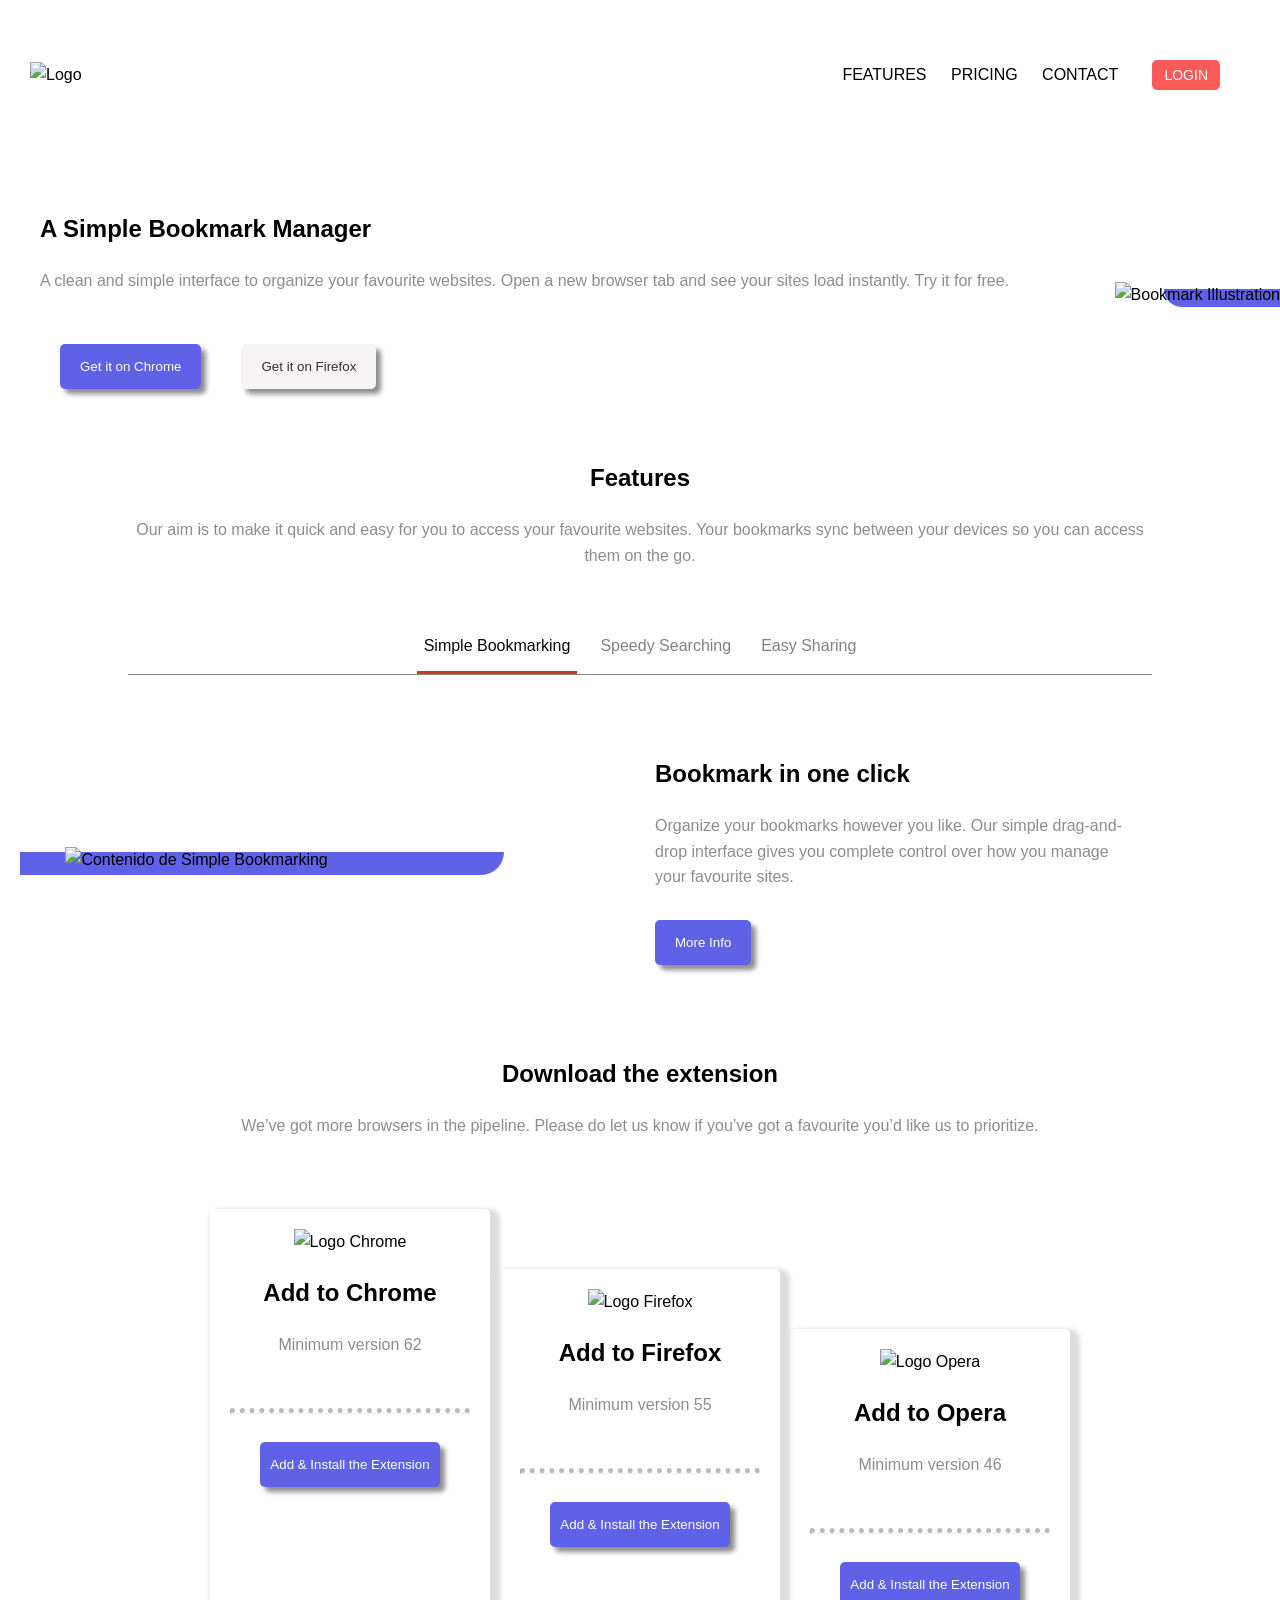
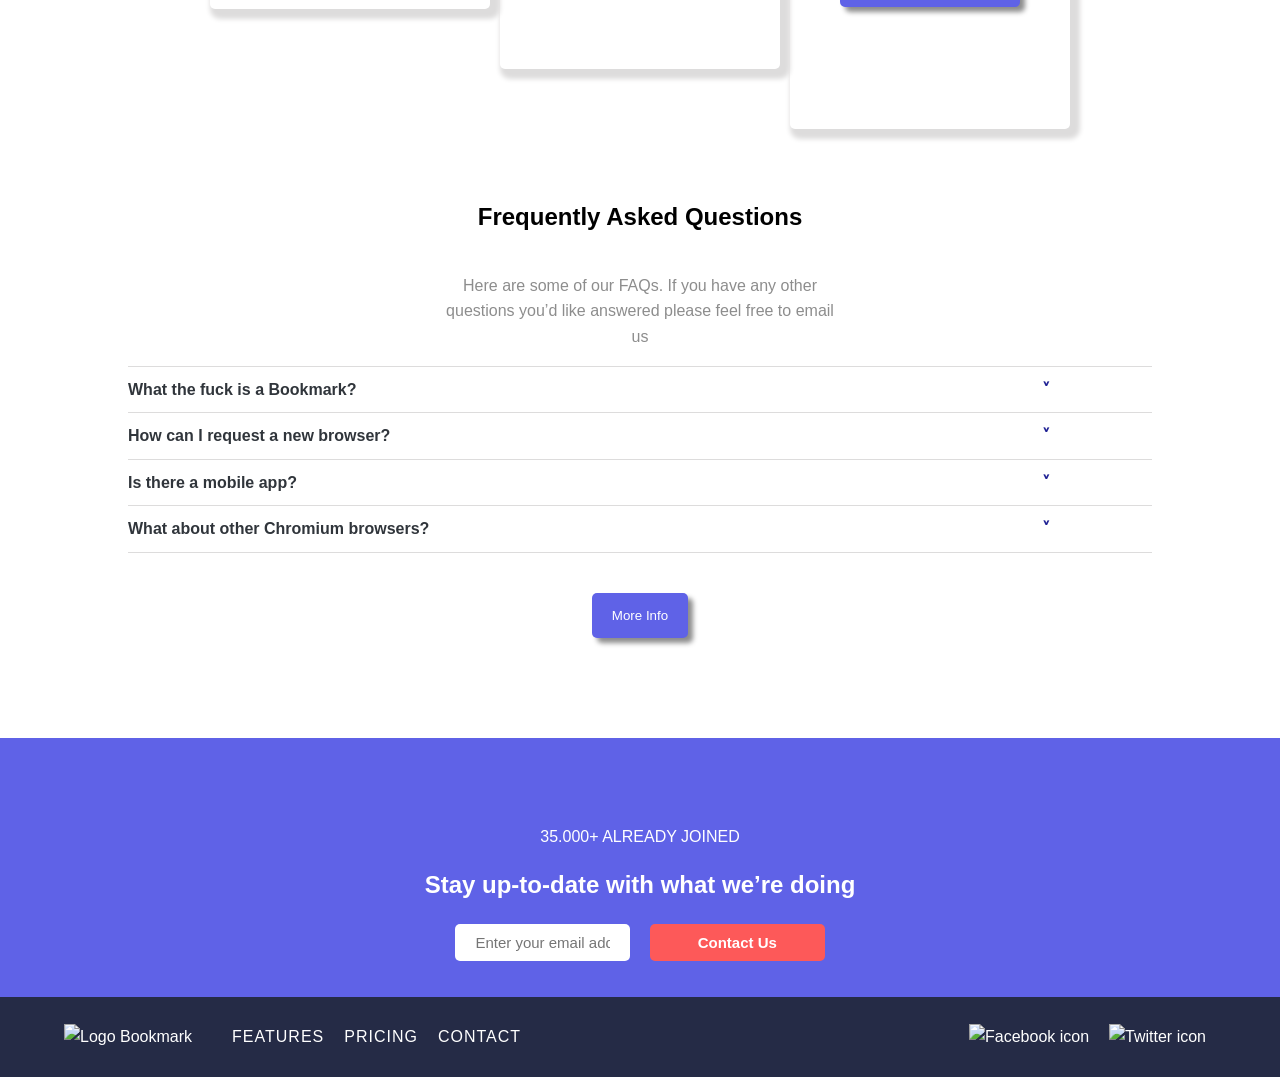
==== commit 37968ef6: "footer responsive & download section grid grow for not superposing with faq section" ====
--- a/index.html
+++ b/index.html
@@ -5,7 +5,7 @@
     <meta name="viewport" content="width=device-width, initial-scale=1.0">
     <title>Bookmark</title>
     <link rel="stylesheet" href="styles.css">
-    <script src="validation.js"></script>
+    
 </head>
 <body>
     <header class="main-header">
@@ -182,15 +182,17 @@
                 <p>35.000+ ALREADY JOINED</p>
                 <h2>Stay up-to-date with what we’re doing</h2>
             </div>
-            <form action="#" method="post>
-                <div class="container">
-                    <input id="Contact-email" type="email" id="email" placeholder="Enter your email address" required>
-        
-               
-                    <input id="Contact-button" type="submit" value="Contact Us">
-                </div>
+            <form id="emailForm">
+                <div class="subscribe-button-container">
+                    <input id="Contact-email" type="text" id="emailInput" placeholder="Enter your email address" required>
+                    <input class="contact-button" type="submit" value="Contact Us">
+                </div>
+            <p id="message"></p>
             </form>
-            <div class="message" id="message"></div>
+
+            <script src="/validation2.js" defer></script>
+
+
 
                 
 
@@ -203,26 +205,42 @@
 
  -->
 
-
-
-
-
     </main>
+
+    <!-- <footer>
+        <div class="footer-left">
+            <img src="/starter-code/images/logo-bookmark.svg">
+        
+        
+            <div class="nav">
+                <a href="#features">FEATURES</a>
+                <a href="#">PRICING</a>
+                <a href="#contact">CONTACT</a>
+            </div>
+        </div>
+        <div class="footer-right">
+            <img src="/starter-code/images/icon-facebook.svg" alt="Facebook icon">
+            <img src="/starter-code/images/icon-twitter.svg" alt="Twitter icon"></img>
+        </div>
+    </footer> -->
+
     <footer>
         <div class="footer-left">
-            <img src="/starter-code/images/logo-bookmark.svg">
-        
+            <!-- He usado un placeholder para el logo -->
+            <img src="starter-code/images/logo-bookmark.svg" alt="Logo Bookmark">
         
             <div class="nav">
                 <a href="#features">FEATURES</a>
-                <a href="#contact">PRICING</a>
-                <a href="#">CONTACT</a>
+                <a href="#">PRICING</a>
+                <a href="#contact">CONTACT</a>
             </div>
         </div>
         <div class="footer-right">
-            <img src="/starter-code/images/icon-facebook.svg" alt="Facebook icon">
-            <svg class="mi-svg" src="/starter-code/images/icon-twitter.svg" alt="Twitter icon">
-        </div>
-    </footer>
+            <!-- He usado placeholders para los iconos -->
+            <img src="starter-code/images/icon-facebook.svg" alt="Facebook icon">
+            <img src="starter-code/images/icon-twitter.svg" alt="Twitter icon">
+        </div>
+    </footer
+
 </body>
 </html>
--- a/styles.css
+++ b/styles.css
@@ -1,14 +1,10 @@
-/*
-body {
-  margin
-}
-*/
+
 :root {
   --orange: #cc3b17;
   --blue: #202294;
   --light-blue: hsl(239, 74%, 64%);
   --dark-blue: hsl(240, 91%, 27%);
-  --red: #fd0000;
+  --red: #fd5959;
   --grey: rgb(141, 141, 141);
   --grey-light: #dddcdc;
 }
@@ -28,16 +24,13 @@
   padding:0;
  
   font-family: 'Rubik', sans-serif;
-  /*overflow-x: hidden;*/
+
   font-size: 1.6rem;
   line-height: 1.6;
   
   display: flex;
   flex-direction: column;
- /*  align-items: center;
-  justify-content: center */
-  /*place-items: center; */
-  /*min-height: 100vh;*/
+ 
 }
 
 
@@ -59,6 +52,11 @@
   height: auto;
 } 
 
+.content {
+            flex: 1;
+            padding: 2rem;
+            text-align: center;
+        }
 
 
 .main-header {
@@ -138,29 +136,16 @@
   font-weight: 400;
 }
 
-/* footer {
-  background-color: rgb(41, 41, 107);
-  color: white;
-  padding: 20px;
-  
-  /* display: flex;
-  justify-content: space-around; */
-
- */
-
+
+/* Hero Section */
 
 .hero_section {
   display: block;
-  /*flex-direction: column;*/
+
   justify-content: center; 
   align-items: center;
   text-align: center;
-  /*margin: auto;
-  /*padding-left: 70px; 
-  padding-right: 100px;
-  padding-top: 50px;
-  padding-bottom: 50px;
-  gap: 10px;*/
+ 
   
   margin-bottom: 30px;
 }
@@ -324,25 +309,14 @@
 }
 
 
-/*.features h1 p {
-  /*display: flex; *
-  flex-direction: column;
-  justify-content: center;
-  
-  text-align: center;}*/
+
 
 .features {
   display: flex;
   flex-direction: column;
   position: relative;
   text-align: center;
-  /*padding-left: 70px; */
-  /*padding-right: 100px;
-  padding-top: 50px;
-  padding-bottom: 50px;
-  gap: 50px;*/
-  /* margin: auto;
-  margin-top: 50px; */
+
   justify-content: center;
 }
 
@@ -374,25 +348,6 @@
 
 
 
-/* .tab-container {
-  display: flex;
-  flex-direction: column;
-  justify-content: space-evenly;
-  align-items: center;
-  position:relative;
-
-} */
-
-/* --- Configuración básica para centrarlo --- */
-/*body {
-    font-family: Arial, sans-serif;
-    background-color: #f0f4f8;
-    display: grid;
-    place-items: center;
-    min-height: 100vh;
-    padding: 20px;
-}
-*/
 
 .tabs-container {
     width: 100%;
@@ -599,7 +554,7 @@
   .download-cards {
     max-width: 800px;
     grid-template-columns: repeat(3, 1fr);
-    grid-template-rows: repeat(3, 50px);
+    grid-template-rows: repeat(10, 50px);
     margin: 0 auto;
     gap: 10px;
   
@@ -622,6 +577,7 @@
 
 
 .faq-section {
+  display: block;
   text-align: center;
   margin-bottom: 8rem;
 }
@@ -725,7 +681,9 @@
 
 }
 
+
 /* Section Subscribe */
+
 
 .subscribe-section {
   display: flex;
@@ -742,71 +700,86 @@
   padding-top: 7rem; 
   /* padding-bottom: 1rem; */
 }
+
 .subscribe-title > h2 {
   padding: 0 5rem;;
   margin-top: 0;
 }
 
 .subscribe-button {
-  color: white;
+  
   background-color: red;
   padding: 15px 10px;
   text-align: center;
   }
+
 .subscribe-section input {
-  width: 95%;
+  width: 80%;
   padding: 10px 20px;
   margin-bottom: 2rem;
   font-size: 1.5rem;
   border-radius: 5px;
   border: 0;
 }
+
 #Contact-email {
-  color:var(--grey-light)
-}
-#Contact-button{
+  color: rgb(110, 109, 109);
+}
+
+.contact-button{
   background-color: var(--red);
   
   color: white;
   font-weight: 800;
 }
 
-.buttons {
-
-}
-
-.btn-px {
-  font-size: 80px;
-  background-color: #cc3b17;
-}
-
-.btn-rem {
-  font-size: 5rem;
-  background-color: blueviolet;
-}
-
-
-////////////////////////////
+.subscribe-button-container {
+  padding-bottom: rem;
+}
+
+#message {
+  margin-top: 16px;
+  font-size: 0.9em;
+  text-align: center;
+}
+
+.success {
+  color: green;
+}
+
+.error {
+  color: red;
+}
+
+@media (min-width: 800px) {
+  .subscribe-button-container {
+    display: flex;
+    flex-direction: row;
+    gap: 2rem;
+  }
+}
+
 
 /* Footer */
 
-/////////////////////////////
-
-
-footer {
+
+
+
+
+/* footer {
   display: flex;
   flex-direction: column;
   color:white;
   
-  padding-top: 60rem;
-  background-color: #272755;
+  padding-top: 5rem;
+  background-color: #323277;
 }
 
 .footer-left {
   justify-content: center;
   text-align: center;
 }
-.footer-left nav {
+.footer-left .nav {
   display: flex;
   flex-direction: column;
 }
@@ -817,19 +790,121 @@
   padding: 1rem;
 }
 
-.footer-right svg text,
+.footer-right {
+  display: flex;
+  flex-direction: row;
+  justify-content:center;
+  padding: 1rem;
+
+}
+
+.footer-right img {
+  padding: 1rem;
+}
+ */
+/* .footer-right svg text,
 .footer-right svg path {
   fill: white !important;
-}
-
-@media (min-width: 800px) {
-  footer {
-    display: flex;
+} */
+
+/* @media (min-width: 800px) { */
+/*   footer {
+    display: inline;
     flex-direction: row;
     justify-content: space-between;
   }
-
-  footer .nav a {
-    display: 
-  }
-}+  .footer-right {
+    display:inline;
+    flex-direction: row;
+    justify-content: space-between;
+  }
+
+  .footer-left .nav {
+    display:inline;
+    flex-direction: row;
+    justify-content: space-between;
+    
+  }
+ */
+footer {
+            display: flex;
+            flex-direction: column; /* .footer-left y .footer-right uno encima del otro */
+            align-items: center; /* Centra los bloques en móvil */
+            color: white;
+            padding: 3rem 1.5rem; /* Padding vertical y horizontal */
+            background-color: #252B46; /* Un color oscuro de ejemplo */
+        }
+
+        .footer-left {
+            display: flex;
+            flex-direction: column; /* Logo encima del nav */
+            align-items: center; /* Centra el logo y el nav */
+            width: 100%;
+        }
+
+        .footer-left .nav {
+            display: flex;
+            flex-direction: column; /* Enlaces uno encima del otro */
+            align-items: center; /* Centra los enlaces */
+            margin-top: 2rem; /* Espacio entre logo y nav */
+        }
+
+        .footer-left img {
+            /* Ajusta el tamaño del logo si es necesario */
+            max-width: 150px;
+        }
+
+        .footer-left a {
+            color: white;
+            text-decoration: none;
+            padding: 0.75rem 1rem;
+            letter-spacing: 1px;
+        }
+        
+        .footer-left a:hover {
+            color: #FA5757; /* Color de hover de ejemplo */
+        }
+
+        .footer-right {
+            display: flex;
+            flex-direction: row; /* Iconos siempre en fila */
+            justify-content: center;
+            margin-top: 2.5rem; /* Espacio entre nav y redes sociales */
+        }
+
+        .footer-right img {
+            padding: 0 1rem; /* Espacio entre iconos */
+            cursor: pointer;
+        }
+
+
+
+  @media (min-width: 800px) {
+            footer {
+                flex-direction: row; /* 1. Pone .footer-left y .footer-right en fila */
+                justify-content: space-between; /* 2. Los separa a los extremos */
+                align-items: center; /* 3. Los alinea verticalmente al centro */
+                padding: 2rem 5%; /* Ajusta el padding para desktop */
+            }
+
+            .footer-left {
+                flex-direction: row; /* 4. Pone el logo y .nav en fila */
+                align-items: center; /* 5. Alinea logo y .nav verticalmente */
+                width: auto; /* Resetea el ancho */
+            }
+
+            .footer-left .nav {
+                flex-direction: row; /* 6. Pone los enlaces <a> en fila */
+                margin-top: 0; /* Resetea el margen superior */
+                margin-left: 3rem; /* 7. Añade espacio entre el logo y los enlaces */
+            }
+
+            .footer-right {
+                margin-top: 0; /* Resetea el margen superior */
+            }
+        }
+
+
+
+
+
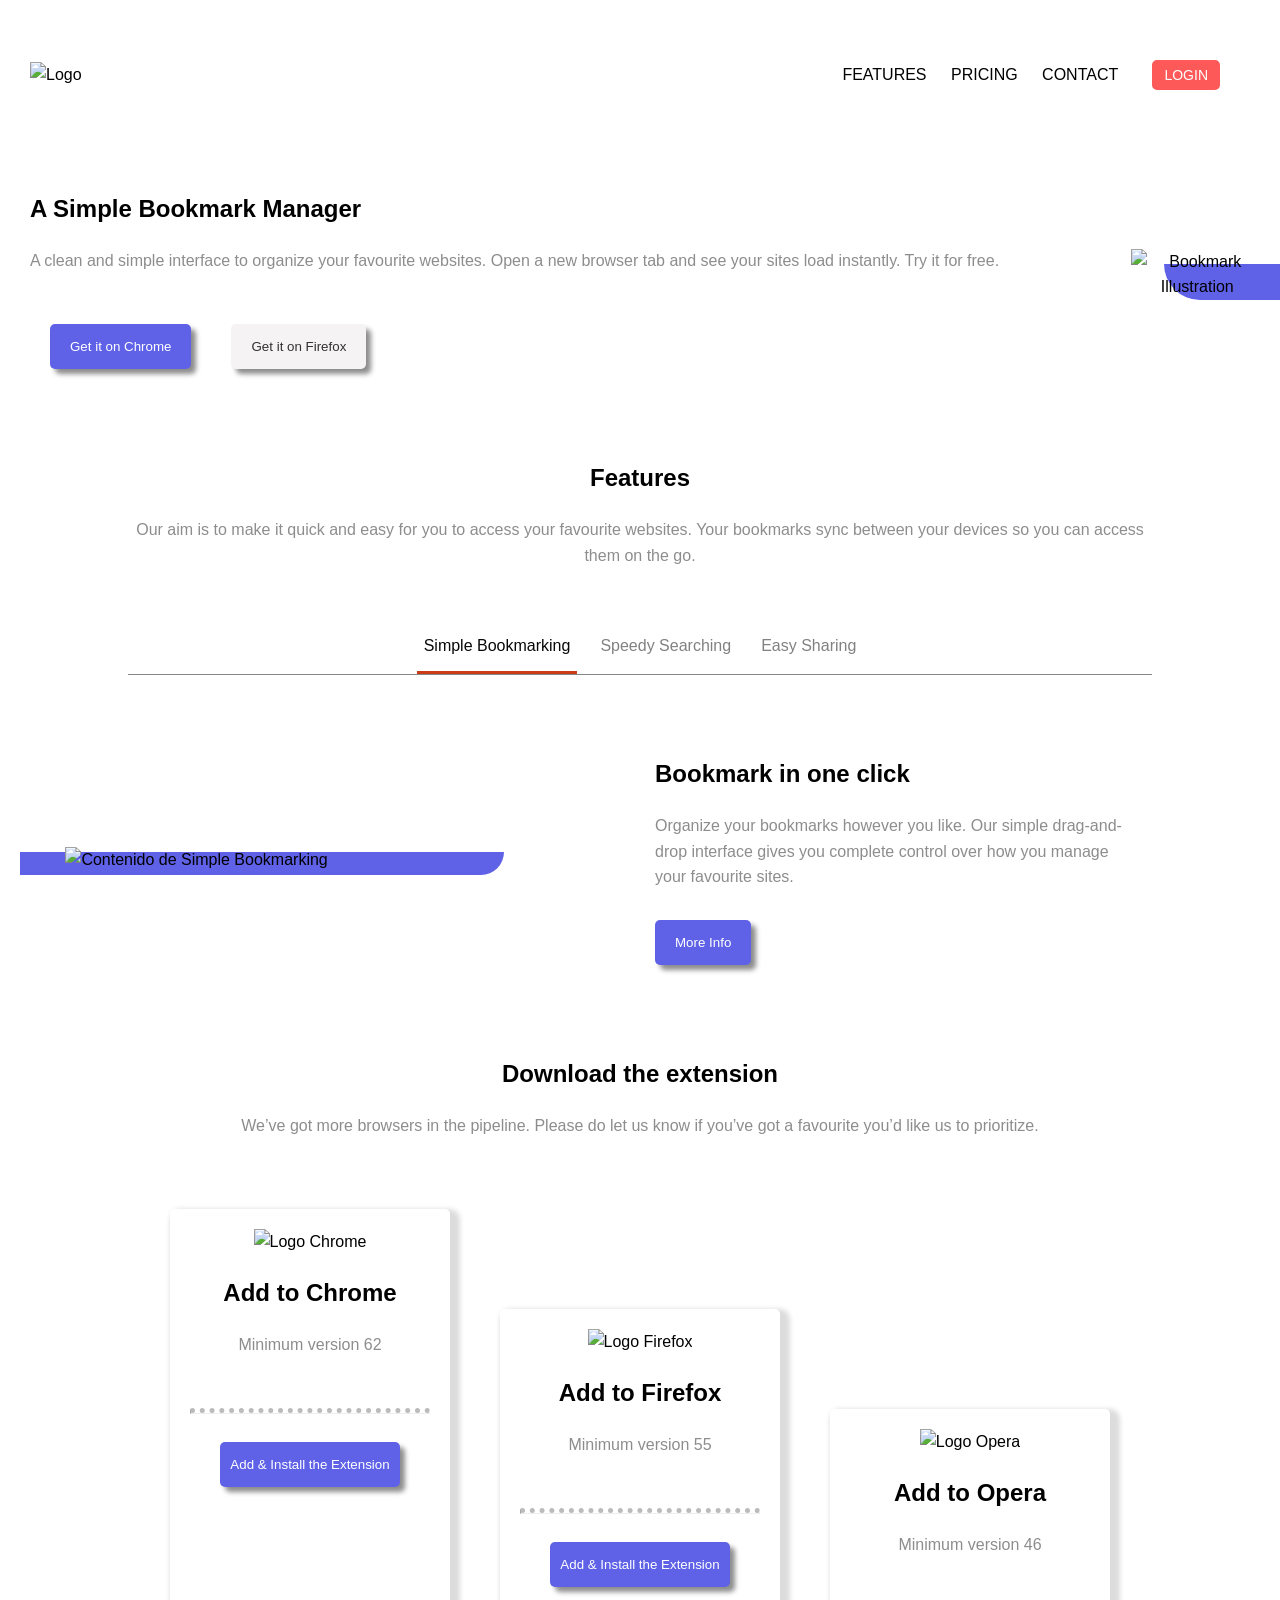
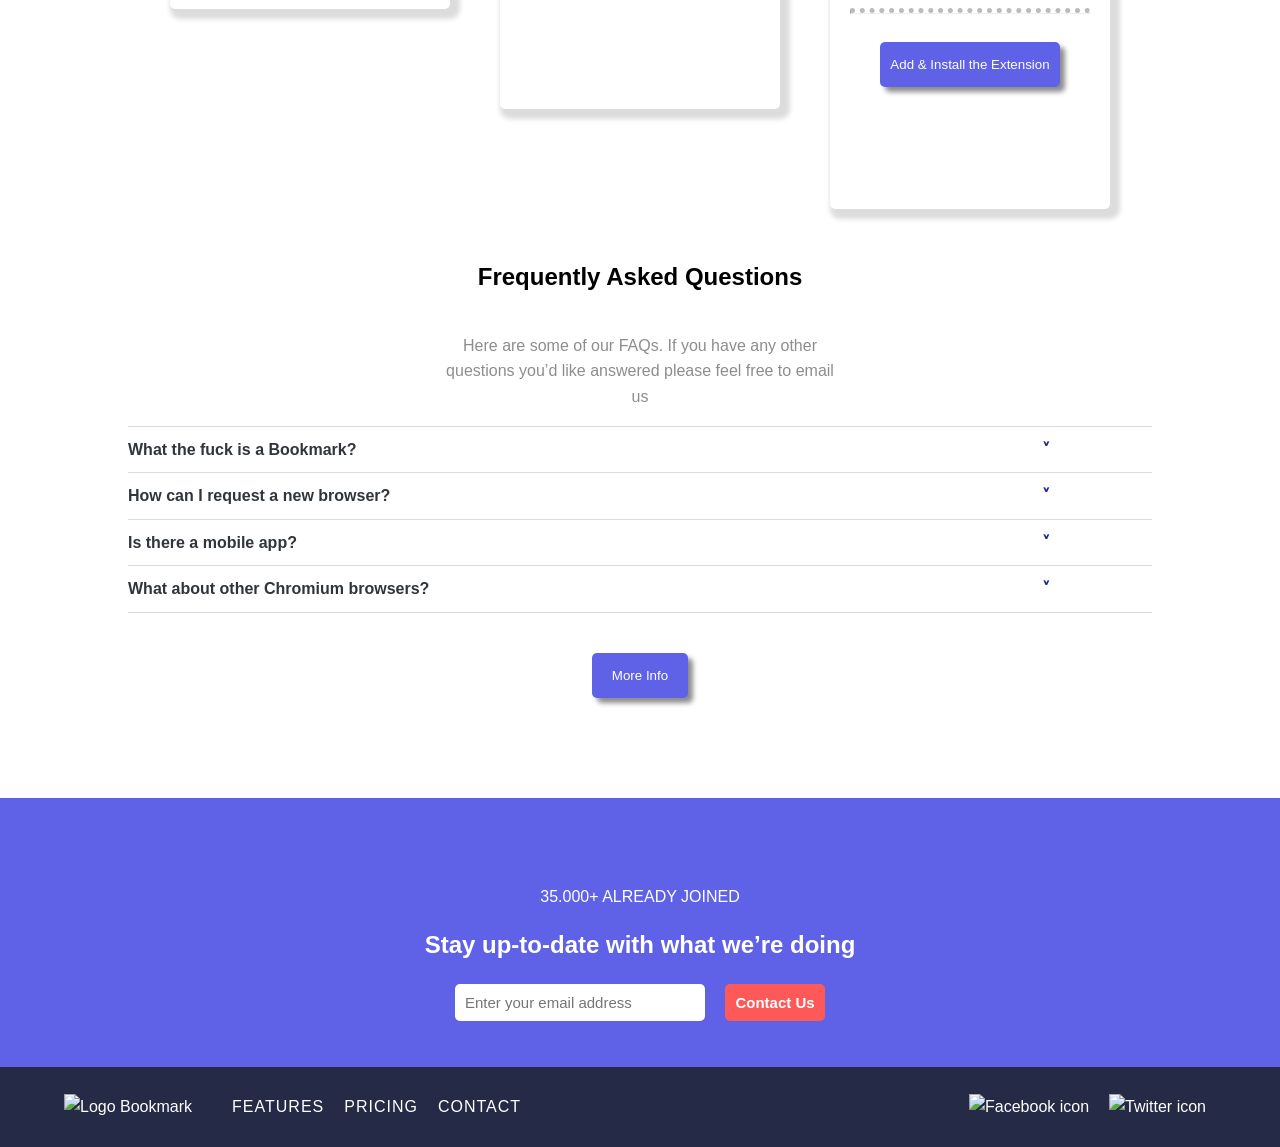
==== commit 0835d0d0: "padding button update in subscribe section, move index.html to parent folder & svg logo modified" ====
--- a/index.html
+++ b/index.html
@@ -4,16 +4,16 @@
     <meta charset="UTF-8">
     <meta name="viewport" content="width=device-width, initial-scale=1.0">
     <title>Bookmark</title>
-    <link rel="stylesheet" href="styles.css">
+    <link rel="stylesheet" href="/src/css/styles.css">
     
 </head>
 <body>
     <header class="main-header">
         <div class="header-group-left">
-            <img src="starter-code/images/logo-bookmark.svg" alt="Logo">
+            <img src="/starter-code/images/logo-bookmark.svg" alt="Logo">
         </div>
         <div class="header-group-right1">
-            <img src="starter-code/images/icon-hamburger.svg" alt="Menu Icon">
+            <img src="/starter-code/images/icon-hamburger.svg" alt="Menu Icon">
             
         </div>
         <div class="header-group-right2">
@@ -30,7 +30,7 @@
             <div class="hero_right"> 
                 <div class="blue-box"></div> 
                 <div class="imageBook">
-                    <img src="starter-code/images/illustration-hero.svg" alt="Bookmark Illustration">
+                    <img src="/starter-code/images/illustration-hero.svg" alt="Bookmark Illustration">
                 </div>
                 
             </div>
@@ -66,7 +66,7 @@
             <div class="tab-content-area">
                 <div class="content" id="content1">
                     <div class="img1-container">
-                        <img src="starter-code/images/illustration-features-tab-1.svg" alt="Contenido de Simple Bookmarking">
+                        <img src="/starter-code/images/illustration-features-tab-1.svg" alt="Contenido de Simple Bookmarking">
                         <div class="blue-box2"></div> 
                     </div>
                     <div>
@@ -78,7 +78,7 @@
                     
                 <div class="content" id="content2">
                     <div class="img1-container">
-                        <img src="starter-code/images/illustration-features-tab-2.svg" alt="Contenido de Speedy Searching">
+                        <img src="/starter-code/images/illustration-features-tab-2.svg" alt="Contenido de Speedy Searching">
                     </div>
                     <div>
                         <h2>Intelligent Search</h2>
@@ -88,7 +88,7 @@
                 </div>
                 <div class="content" id="content3">
                     <div class="img1-container">
-                        <img src="starter-code/images/illustration-features-tab-3.svg" alt="Contenido de Easy Sharing">
+                        <img src="/starter-code/images/illustration-features-tab-3.svg" alt="Contenido de Easy Sharing">
                     </div>
                     <div>
                         <h2>Share your bookmarks</h2>
@@ -106,21 +106,21 @@
             <p>We’ve got more browsers in the pipeline. Please do let us know if you’ve got a favourite you’d like us to prioritize.</p>
             <div class="download-cards">
                 <div class="card card1">
-                    <img src="starter-code/images/logo-chrome.svg" alt="Logo Chrome">
+                    <img src="/starter-code/images/logo-chrome.svg" alt="Logo Chrome">
                     <h2>Add to Chrome</h2>
                     <p>Minimum version 62</p>
                     <hr class="dotted-line">
                     <button class="buttons-download get-it-chrome">Add & Install the Extension</button>
                 </div>
                 <div class="card card2">
-                    <img src="starter-code/images/logo-firefox.svg" alt="Logo Firefox">
+                    <img src="/starter-code/images/logo-firefox.svg" alt="Logo Firefox">
                     <h2>Add to Firefox</h2>
                     <p>Minimum version 55</p>
                     <hr class="dotted-line">
                     <button class="buttons-download get-it-chrome">Add & Install the Extension</button>
                 </div>
                 <div class="card card3">
-                    <img src="starter-code/images/logo-opera.svg" alt="Logo Opera">
+                    <img src="/starter-code/images/logo-opera.svg" alt="Logo Opera">
                     <h2>Add to Opera</h2>
                     <p>Minimum version 46</p>
                     <hr class="dotted-line">
@@ -190,28 +190,27 @@
             <p id="message"></p>
             </form>
 
-            <script src="/validation2.js" defer></script>
-
-
-
-                
-
-        </section>
-        <!-- <div class="buttons">
-            <div class="btn-px">usando px</div>
-            <div class="btn-rem">usando rem</div>
-            <div class="btn-em">usando em</div>
-        </div>
-
- -->
+            <script src="/src/js/validation2.js" defer></script>
+
+
+
+                
+
+        </section>
+      
 
     </main>
 
-    <!-- <footer>
+    
+
+    <footer>
         <div class="footer-left">
-            <img src="/starter-code/images/logo-bookmark.svg">
+            
+            <img src="/starter-code/images/logo-bookmark.svg" alt="Logo Bookmark">
+            <!-- <svg class="svg-image" src="/starter-code/images/logo-bookmark.svg"></svg> -->
         
-        
+            
+            
             <div class="nav">
                 <a href="#features">FEATURES</a>
                 <a href="#">PRICING</a>
@@ -219,28 +218,9 @@
             </div>
         </div>
         <div class="footer-right">
-            <img src="/starter-code/images/icon-facebook.svg" alt="Facebook icon">
-            <img src="/starter-code/images/icon-twitter.svg" alt="Twitter icon"></img>
-        </div>
-    </footer> -->
-
-    <footer>
-        <div class="footer-left">
-            <!-- He usado un placeholder para el logo -->
-            <img src="starter-code/images/logo-bookmark.svg" alt="Logo Bookmark">
-        
-            <div class="nav">
-                <a href="#features">FEATURES</a>
-                <a href="#">PRICING</a>
-                <a href="#contact">CONTACT</a>
-            </div>
-        </div>
-        <div class="footer-right">
-            <!-- He usado placeholders para los iconos -->
-            <img src="starter-code/images/icon-facebook.svg" alt="Facebook icon">
-            <img src="starter-code/images/icon-twitter.svg" alt="Twitter icon">
-        </div>
-    </footer
-
+                        <img src="/starter-code/images/icon-facebook.svg" alt="Facebook icon">
+            <img src="/starter-code/images/icon-twitter.svg" alt="Twitter icon">
+        </div>
+    </footer>
 </body>
 </html>
--- a/src/css/styles.css
+++ b/src/css/styles.css
@@ -0,0 +1,929 @@
+
+:root {
+  --orange: #cc3b17;
+  --blue: #202294;
+  --light-blue: hsl(239, 74%, 64%);
+  --dark-blue: hsl(240, 91%, 27%);
+  --red: #fd5959;
+  --grey: rgb(141, 141, 141);
+  --grey-light: #dddcdc;
+}
+html {
+  box-sizing: border-box;
+  font-size: 62.5%;
+}
+
+*,*:before,*:after {
+  box-sizing: inherit;
+}
+
+
+/* Párrafos y texto normal (Peso 400) */
+body {
+  margin:0;
+  padding:0;
+ 
+  font-family: 'Rubik', sans-serif;
+
+  font-size: 1.6rem;
+  line-height: 1.6;
+  
+  display: flex;
+  flex-direction: column;
+ 
+}
+
+
+
+
+/* Títulos y botones (Peso 500) */
+/* h1, h2, h3,
+.login-button,
+.get-it-chrome,
+.get-it-firefox {
+  font-weight: 600;
+} */
+h1, h2, h3 {
+  font-weight: 800;
+}
+
+img {
+  max-width: 100%;
+  height: auto;
+} 
+
+.content {
+            flex: 1;
+            padding: 2rem;
+            text-align: center;
+        }
+
+
+.main-header {
+  display: flex;
+  align-items: center;
+  justify-content: space-between;
+  padding-left: 30px;
+  padding-right: 60px;
+  padding-top: 60px;
+  padding-bottom: 50px;
+  
+}
+.header-group-left {
+
+}
+
+.header-group-right1 {
+
+}
+
+.header-group-left, .header-group-right2, .header-group-right1 {
+  display: flex;
+  align-items: center;
+  gap: 50px;
+
+}
+
+.header-group-right2 {
+  display: none;
+}
+
+@media (min-width: 750px) {
+  .header-group-right2 {
+    display: flex;
+    gap: 20px;
+  }
+  
+  .header-group-right1 {
+    display: none;
+  }
+}
+
+.main-header a {
+    text-decoration: none; /* Quita el subrayado */
+    color: black;
+    font-weight: 400;
+    margin-left: 20px;
+}
+
+.main-header a:hover {
+    color: var(--orange); /* Color al pasar el ratón */
+}
+
+.login-button {
+  background-color: var(--red);
+  color: white;
+  padding: 5px 10px 5px 10px;
+  border-color: var(--red);
+  border-radius: 5px;
+  border-width: 2px;
+  border-style: solid;
+  margin-left: 30px;
+  font-size: 14px;
+  font-weight: 400;
+  cursor: pointer;
+  text-align: center;
+}
+
+.login-button:hover {
+    color: var(--orange);
+    border-color: var(--orange); /* Color al pasar el ratón */
+    background-color: white;
+
+  }
+
+p, .main-header a {
+  font-weight: 400;
+}
+
+
+/* Hero Section */
+
+.hero_section {
+  display: block;
+
+  justify-content: center; 
+  align-items: center;
+  text-align: center;
+ 
+  
+  margin-bottom: 30px;
+}
+
+.hero_right {
+  display:block;
+  justify-content: center;
+  
+  align-items: center;
+  justify-content: center;
+  position: relative;
+  /*margin: auto; */
+  
+}
+
+.imageBook  {
+  display: flex;
+  width: 80%;
+  justify-content:center;
+  margin: 0 auto;
+  align-items: center;
+}
+
+
+.hero-right img {
+  width:80%;
+}
+
+
+
+.hero_left {
+  display: flex;
+  flex-direction: column;
+  text-align: center;
+  margin: 2rem 3rem;  
+  padding-top: 10px;
+  justify-content: center;
+  align-items: center;
+}
+
+.hero_left p {
+  width: 85%;
+  justify-content: center;
+  color: var(--grey);
+  margin: auto;
+
+}
+
+.blue-box {
+  position: absolute;
+  top: 30%;
+  left: 30%;
+  width: 70%;
+  height: 70%; 
+  background-color: var(--light-blue);
+  border-radius: 0px 0px 0px 125px;
+  z-index: -1;
+}
+
+.img1-container {
+  position: relative;
+}
+.img1-container img {
+  width: 85%;
+  display: block;
+  margin: auto;
+}
+.blue-box2 {
+  position: absolute;
+  top: 20%;
+  right: 20%;
+  width: 80%;
+  height: 90%; 
+  background-color: var(--light-blue);
+  border-radius: 0px 0px 125px 0px;
+  z-index: -1;
+}
+
+
+
+.buttons-hero {
+  display: flex;
+  
+  justify-content:center;
+}
+
+@media (min-width: 750px) {
+  .hero_section {
+    display: flex;
+    flex-direction: row-reverse;
+    
+    /* margin: 20px 0px 10px 20px; */
+  }
+
+  .hero_left {
+    flex: 1;
+    flex-direction: column;
+    text-align: left; 
+    /* margin-left: 20px; */
+    align-items: start;
+    justify-content:center;
+    width: 50%;
+    
+  }
+  .hero-right {
+    flex:1;
+    justify-content: center;
+  }
+  
+  .hero_left p {
+    width: 100%;
+    justify-content:start;
+    color: var(--grey);
+    margin: 0;
+    margin-bottom: 30px;
+  }
+
+  .buttons-hero {
+    justify-content: start;
+  }
+
+}
+
+.get-it-chrome {
+  
+  color: rgb(255, 255, 255);
+  padding: 15px 20px;
+  border-radius: 5px;
+  margin: 20px;
+  border-style: solid;
+  background-color: var(--light-blue);
+  border-width: 0px;
+  box-shadow: 5px 5px 5px var(--grey);
+  cursor: pointer;
+  text-align: center;
+
+
+
+}
+
+.get-it-firefox {
+  
+  color: rgb(49, 49, 49);
+  padding: 15px 20px;
+  border-radius: 5px;
+  margin: 20px;
+  border-style: solid;
+  background-color: rgb(245, 243, 243);
+  border-width: 0px;
+  box-shadow: 5px 5px 5px var(--grey);
+  cursor: pointer;
+  text-align: center;
+}
+
+.get-it-chrome:hover {
+    color: var(--light-blue);
+    border: 1px solid var(--light-blue);
+    background-color: hsl(0, 0%, 98%); /* Color al pasar el ratón */
+}
+
+.get-it-firefox:hover {
+    color: #000000;
+    border: 1px solid #000000;
+    background-color: hsl(0, 0%, 100%); /* Color al pasar el ratón */
+}
+
+/* Section Features */
+
+
+.features {
+  display: flex;
+  flex-direction: column;
+  position: relative;
+  text-align: center;
+
+  justify-content: center;
+}
+
+.features p {
+  max-width: 80%;
+  width: 100%;
+  margin: auto;
+  margin-bottom: 40px;
+  margin-top: 0 px;
+  padding-bottom: 10px;
+  color: var(--grey);
+}
+
+
+
+input[type="radio"] {
+  display: none;
+  border: 0;
+  clip: rect(1px, 1px, 1px, 1px);
+  clip-path: inset(50%);
+  height: 1px;
+  margin: -1px;
+  overflow: hidden;
+  padding: 0;
+  position: absolute;
+  white-space: nowrap;
+  width: 1px;
+}
+
+
+
+
+.tabs-container {
+    width: 100%;
+    /*max-width: 500px;*/ /* Ancho máximo en móvil */
+    /*background: #ffffff; */
+    border-radius: 8px;
+    /*box-shadow: 0 4px 12px rgba(0,0,0,0.1); */
+    overflow: hidden; /* Para que los bordes redondeados afecten a los hijos */
+    justify-content: center;
+    margin: 0px 0px;
+  }
+
+/* --- 1. Ocultamos los radio buttons --- */
+.tabs-container input[type="radio"] {
+    display: none; /* No los necesitamos visibles */
+}
+
+/* --- 2. Estilo de los labels (verticales) --- */
+.tab-labels {
+    display: flex;
+    flex-direction: column; /* <-- Esto los apila verticalmente */
+    
+    /* margin: 20px 10px; */
+    justify-content: center;
+    padding-bottom: 0px;
+    margin-left: 10%;
+    margin-right: 10%;
+    margin-bottom: 40px;
+
+    
+}
+
+.tab-label {
+    position: relative; /* Requerido para el pseudo-elemento ::after */
+    padding: 15px;
+    cursor: pointer;
+    text-align: center;
+    color: #818181;
+    border-bottom: 1px solid var(--grey-light);
+    margin: 0px 0px;
+    /* Para que ocupen el mismo espacio */
+}
+
+.tab-label:first-child {
+    border-top: 1px solid var(--grey-light); /* Borde superior en el primer label */); /* Borde superior en el primer label */
+}
+
+.tab-label:hover {
+    color:var(--orange); /* Color al pasar el ratón */
+}
+
+/* Se elimina el borde superior del primer elemento que estaba comentado */
+
+.tab-content-area .content {
+    display: none; /* Oculta todos los contenidos */
+    /* padding: 25px; */
+    flex-direction: column;
+    margin: 30px 0px;
+    gap: 30px;
+}
+
+.tab-content-area .content > div {
+    
+  } 
+.tabs-container .content .more-inf-button {
+  display: none;
+}
+
+/* --- 4. LA MAGIA: Mostrar el contenido activo --- */
+
+/* "Cuando el input con id 'tab1' esté :checked,
+    busca un HERMANO (~) llamado '.tab-content-area'
+    y, dentro de él, muestra el hijo '#content1'"
+*/
+.tabs-container #tab1:checked ~ .tab-content-area #content1,
+.tabs-container #tab2:checked ~ .tab-content-area #content2,
+.tabs-container #tab3:checked ~ .tab-content-area #content3 {
+    display: flex;
+}
+
+label {
+  border-bottom: var(--orange);
+}
+
+
+@media (min-width: 750px) {
+  .tab-labels {
+    flex-direction: row;
+    border-bottom: 1px solid #868686; /* Mover el borde al contenedor */
+  }
+  .tab-label {
+    border-bottom: none; /* Quitar el borde individual */
+  }
+  .tab-label:first-child {
+    border-top: none; /* Borde superior en el primer label */
+  }
+  .tab-content-area .content {
+      flex-direction: row;
+      align-items: center;
+      justify-content: left;
+      /* gap: 50px; */
+  }
+  .tab-content-area .content > div {
+    flex: 1;
+    text-align: left;
+  }
+  .tab-content-area .content > div:nth-child(2) h3,
+  .tab-content-area .content > div:nth-child(2) p {
+    margin-left: 0;
+    margin-right: 0;
+  }
+  .tab-content-area .content > div:nth-child(2) p {
+    margin-bottom: 20px;
+  }
+  .tab-content-area .content > div:nth-child(2) .get-it-chrome {
+    margin-left: 0;
+  }
+  .tab-content-area .content .more-inf-button {
+    display: block;
+  }
+}
+
+
+/* --- 5. (Opcional) Estilo para el label activo --- */
+
+/* "Cuando el input 'tab1' esté :checked,
+    busca un HERMANO (~) llamado '.tab-labels'
+    y, dentro de él, aplica este estilo al label[for="tab1"]"
+*/
+.tabs-container #tab1:checked ~ .tab-labels label[for="tab1"],
+.tabs-container #tab2:checked ~ .tab-labels label[for="tab2"],
+.tabs-container #tab3:checked ~ .tab-labels label[for="tab3"] {
+    color: #080808; /* Color de activo */
+}
+
+.tabs-container #tab1:checked ~ .tab-labels label[for="tab1"]::after,
+.tabs-container #tab2:checked ~ .tab-labels label[for="tab2"]::after,
+.tabs-container #tab3:checked ~ .tab-labels label[for="tab3"]::after {
+    content: '';
+    position: absolute;
+    bottom: 0; /* Se posiciona en el mismo lugar que el borde gris */
+    left: 50%;
+    transform: translateX(-50%);
+    width: 10em;
+    height: 3px;
+    background-color: var(--orange);
+}
+
+/* Section Download Extension */
+
+
+.download-extension  {
+  display: block;
+  text-align: center;
+  /*padding-left: 70px; */
+  /*padding-right: 100px;
+  padding-top: 50px;
+  padding-bottom: 50px;
+  gap: 50px;*/
+  /* margin: auto;
+  margin-top: 50px; */
+  justify-content: center;
+}
+
+.download-extension p {
+  max-width: 80%;
+  width: 100%;
+  margin: auto;
+  margin-bottom: 40px;
+  margin-top: 0 px;
+  padding-bottom: 10px;
+  color: var(--grey);
+}
+
+.dotted-line {
+  border-top: 5px dotted #bbb
+}
+
+.download-cards {
+  max-width: 800px;
+  display: grid;
+  margin: 20px auto;
+  grid-template-columns: repeat(1, 1fr);
+  grid-template-rows: repeat(3, 1fr);
+  justify-content: center;
+  gap: 10px;
+}
+.buttons-download {
+  padding: 15px 10px;;
+}
+
+.card {
+  width: 280px;
+  
+  height: 400px;
+  box-shadow: 5px 5px 5px 5px var(--grey-light);
+  padding: 20px;
+  border-radius: 5px;
+  text-align: center;
+  /*margin: 10px 20px; 
+  justify-content: center; */
+  margin: 20px auto;
+
+}
+
+@media (min-width: 850px) {
+  .download-cards {
+    max-width: 800px;
+    grid-template-columns: repeat(3, 1fr);
+    grid-template-rows: repeat(3, 50px);
+    margin: 0 auto;
+    gap: 5rem;
+    padding-bottom: 40rem;
+    
+  
+  }
+  .card1 {
+    grid-column: 1 / 2;
+    grid-row: 1 / 2;
+  }
+  .card2 {
+    grid-column: 2 / 3;
+    grid-row: 2 / 3;
+  }
+  .card3 {
+    grid-column: 3 / 4;
+    grid-row: 3 / 4;
+  }
+
+}
+
+/* Section FAQ */
+
+.faq-section {
+  display: block;
+  text-align: center;
+  margin-bottom: 8rem;
+}
+
+.faq-title {
+  display: flex;
+  flex-direction: column;
+  width: 400px;
+  justify-content:center;
+  align-items: center;
+  /* margin: 30px 30px; */
+  text-align: center;
+  /* margin-left: 20rem; */
+/* align-items:start; */
+ margin: 0 auto;
+}
+
+.faq-section p {
+  color: var(--grey);
+}
+
+.faq-title h1 p {
+  margin: 0 auto;
+}
+
+.faq-details {
+  justify-content:flex-start;
+  margin: 0 auto;
+  width: 80%;
+
+}
+
+details {
+  background: #ffffff;
+  border-top: 1px solid var(--grey-light);
+  display: flex;
+  flex-direction: column;
+  justify-content: center;
+  align-items:flex-start;
+}
+
+article p {
+  text-align: left;
+}
+summary {
+  display: block;
+  /* list-style: none; */
+  display: flex;
+  width: 90%;
+  justify-content:space-between;
+  align-items:flex-start;
+  padding: 10px 0;
+  font-weight: bold;
+  /* border-bottom: 1px solid var(--grey-light); */
+}
+
+details:last-child {
+  border-bottom: 1px solid var(--grey-light);
+}
+
+summary::after {
+  content: "\2C5"; 
+  transition: 0.2s;
+  color: var(--blue);
+}
+
+details[open] > summary {border-bottom: 2px solid #fff9f1;}
+
+details[open] > summary::after {
+  transform: rotate(-180deg);
+  color: var(--orange);
+}
+
+summary::-webkit-details-marker {
+  display: none;
+}
+
+summary {
+  color: #30353b;
+  border-radius: 5px;
+}
+
+details[open] summary {border-radius: 5px 5px 0 0;}
+
+
+
+summary:hover {
+  color: var(--orange);
+  cursor: pointer;
+}
+
+.button-details {
+  margin: 20px auto;
+}
+
+
+.button-details {
+  /* justify-content:center;
+  padding: 1rem 2rem;
+  width: 10rem; */
+
+}
+
+
+/* Section Subscribe */
+
+
+.subscribe-section {
+  display: flex;
+  color: white;
+  flex-direction: column;
+  text-align: center;
+  justify-content: center;
+  align-items: center;
+  margin: 0px 0px;
+  background-color: var(--light-blue);
+}
+
+.subscribe-title {
+  padding-top: 7rem;
+  margin: 0 5rem;
+  /* padding-bottom: 1rem; */
+}
+
+.subscribe-title > h2 {
+  padding: 0 5rem;;
+  margin-top: 0;
+}
+
+.subscribe-button-container {
+  display: flex;
+  flex-direction: column;
+  padding-bottom: 1rem;
+}
+
+.subscribe-button {
+  
+  background-color: red;
+  padding: 15px 10px;
+  text-align: center;
+  }
+
+.subscribe-section input {
+  width: 25rem;
+  padding: 10px 10px;
+  margin-bottom: 2rem;
+  font-size: 1.5rem;
+  border-radius: 5px;
+  border: 0;
+}
+
+#Contact-email {
+  color: rgb(110, 109, 109);
+}
+
+.contact-button{
+  background-color: var(--red);
+  
+  color: white;
+  font-weight: 800;
+}
+
+
+
+#message {
+  margin-top: 16px;
+  font-size: 0.9em;
+  text-align: center;
+}
+
+.success {
+  color: green;
+}
+
+.error {
+  color: red;
+}
+
+@media (min-width: 800px) {
+  .subscribe-button-container {
+    display: flex;
+    flex-direction: row;
+    gap: 2rem;
+  }
+
+  input.contact-button {
+    width: 10rem;
+    padding: 10px auto;
+  }
+}
+
+
+/* Footer */
+
+
+
+
+
+/* footer {
+  display: flex;
+  flex-direction: column;
+  color:white;
+  
+  padding-top: 5rem;
+  background-color: #323277;
+}
+
+.footer-left {
+  justify-content: center;
+  text-align: center;
+}
+.footer-left .nav {
+  display: flex;
+  flex-direction: column;
+}
+
+.footer-left a {
+  color: white;
+  text-decoration: none;
+  padding: 1rem;
+}
+
+.footer-right {
+  display: flex;
+  flex-direction: row;
+  justify-content:center;
+  padding: 1rem;
+
+}
+
+.footer-right img {
+  padding: 1rem;
+}
+ */
+/* .footer-right svg text,
+.footer-right svg path {
+  fill: white !important;
+} */
+
+/* @media (min-width: 800px) { */
+/*   footer {
+    display: inline;
+    flex-direction: row;
+    justify-content: space-between;
+  }
+  .footer-right {
+    display:inline;
+    flex-direction: row;
+    justify-content: space-between;
+  }
+
+  .footer-left .nav {
+    display:inline;
+    flex-direction: row;
+    justify-content: space-between;
+    
+  }
+ */
+footer {
+            display: flex;
+            flex-direction: column; /* .footer-left y .footer-right uno encima del otro */
+            align-items: center; /* Centra los bloques en móvil */
+            color: white;
+            padding: 3rem 1.5rem; /* Padding vertical y horizontal */
+            background-color: #252B46; /* Un color oscuro de ejemplo */
+        }
+
+        .footer-left {
+            display: flex;
+            flex-direction: column; /* Logo encima del nav */
+            align-items: center; /* Centra el logo y el nav */
+            width: 100%;
+        }
+
+        .footer-left .nav {
+            display: flex;
+            flex-direction: column; /* Enlaces uno encima del otro */
+            align-items: center; /* Centra los enlaces */
+            margin-top: 2rem; /* Espacio entre logo y nav */
+        }
+
+        .footer-left img {
+            /* Ajusta el tamaño del logo si es necesario */
+            max-width: 150px;
+        }
+
+        .footer-left a {
+            color: white;
+            text-decoration: none;
+            padding: 0.75rem 1rem;
+            letter-spacing: 1px;
+        }
+        
+        .footer-left a:hover {
+            color: #FA5757; /* Color de hover de ejemplo */
+        }
+
+        .footer-right {
+            display: flex;
+            flex-direction: row; /* Iconos siempre en fila */
+            justify-content: center;
+            margin-top: 2.5rem; /* Espacio entre nav y redes sociales */
+        }
+
+        .footer-right img {
+            padding: 0 1rem; /* Espacio entre iconos */
+            cursor: pointer;
+        }
+
+
+
+  @media (min-width: 600px) {
+            footer {
+                flex-direction: row; /* 1. Pone .footer-left y .footer-right en fila */
+                justify-content: space-between; /* 2. Los separa a los extremos */
+                align-items: center; /* 3. Los alinea verticalmente al centro */
+                padding: 2rem 5%; /* Ajusta el padding para desktop */
+            }
+
+            .footer-left {
+                flex-direction: row; /* 4. Pone el logo y .nav en fila */
+                align-items: center; /* 5. Alinea logo y .nav verticalmente */
+                width: auto; /* Resetea el ancho */
+            }
+
+            .footer-left .nav {
+                flex-direction: row; /* 6. Pone los enlaces <a> en fila */
+                margin-top: 0; /* Resetea el margen superior */
+                margin-left: 3rem; /* 7. Añade espacio entre el logo y los enlaces */
+            }
+
+            .footer-right {
+                margin-top: 0; /* Resetea el margen superior */
+            }
+        }
+
+
+.svg-image {
+  fill: white;
+}
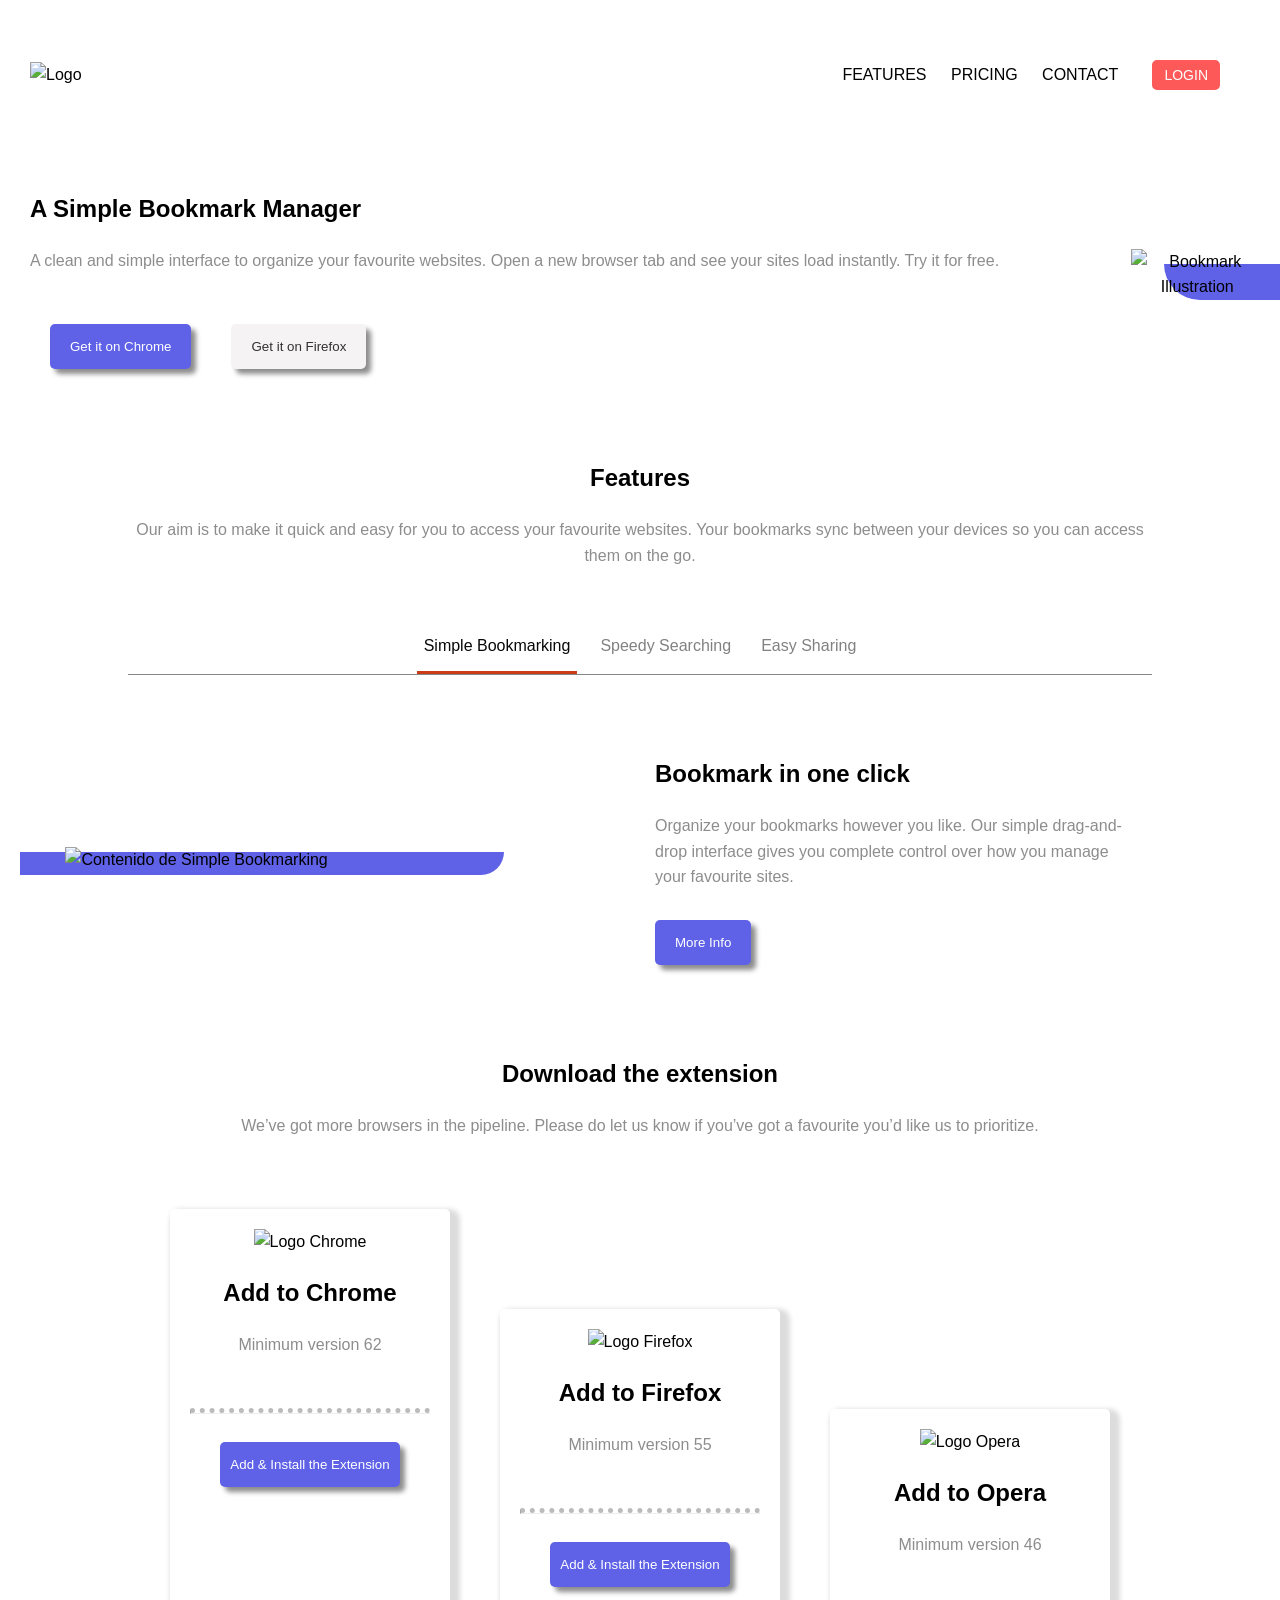
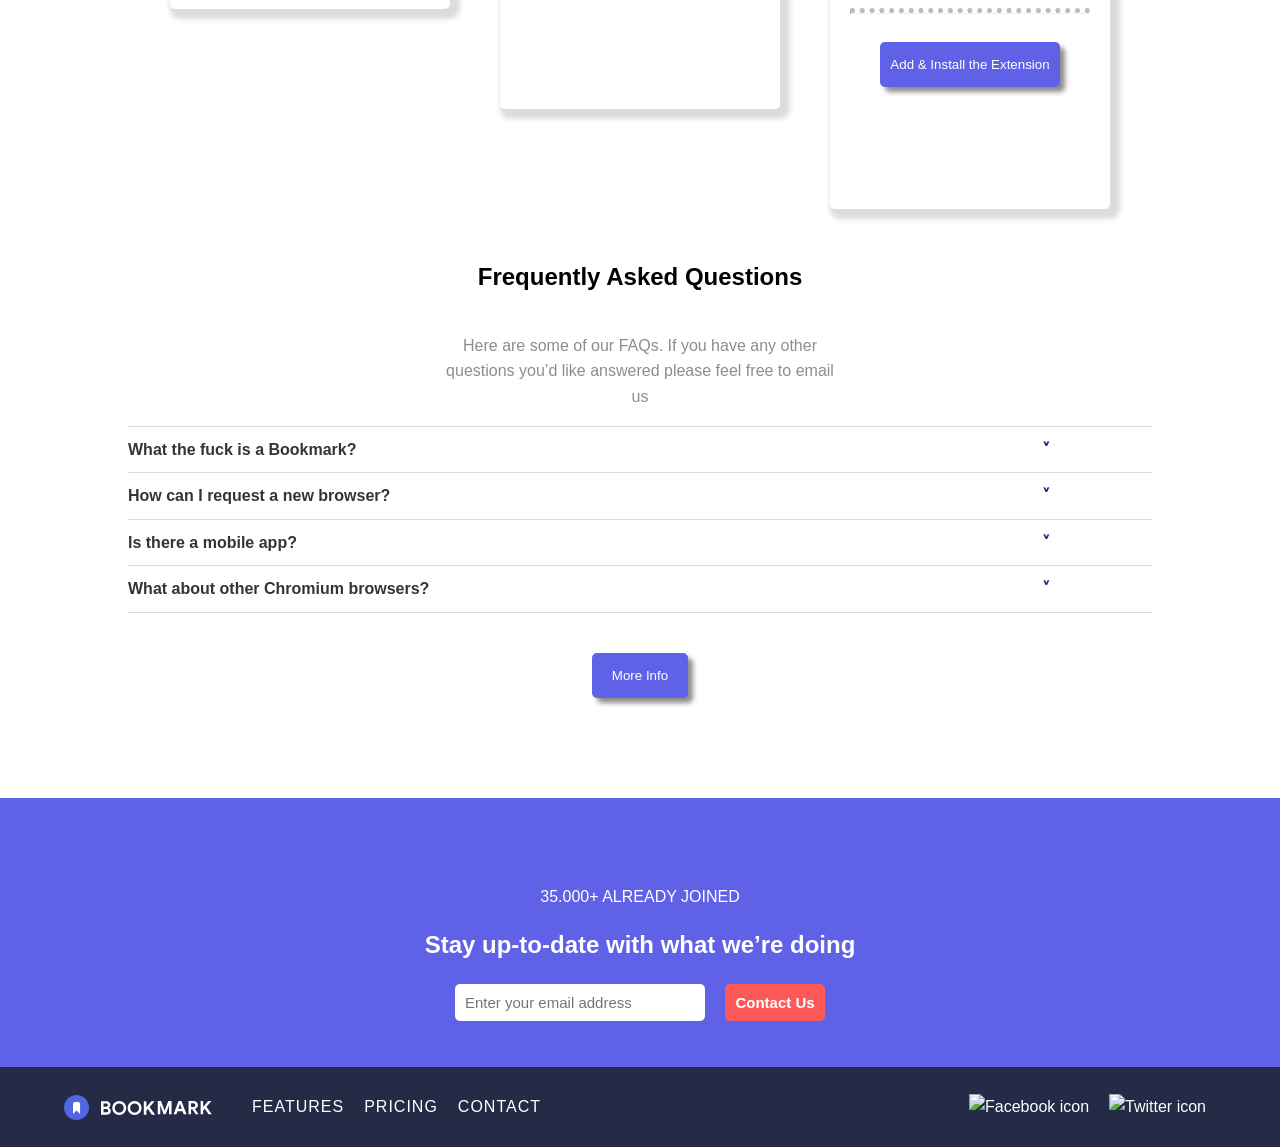
==== commit b0cbb496: "svg ok in footer" ====
--- a/index.html
+++ b/index.html
@@ -206,10 +206,16 @@
     <footer>
         <div class="footer-left">
             
-            <img src="/starter-code/images/logo-bookmark.svg" alt="Logo Bookmark">
-            <!-- <svg class="svg-image" src="/starter-code/images/logo-bookmark.svg"></svg> -->
-        
-            
+            <!-- <svg url="/starter-code/images/logo-bookmark.svg"></svg> -->
+            <svg width="148" height="25" xmlns="http://www.w3.org/2000/svg">
+                <g fill="none" fill-rule="evenodd">
+                    <path d="M37 6.299h5.227c.746 0 1.434.155 2.062.466.629.311 1.123.735 1.484 1.27s.542 1.12.542 1.754c0 .672-.165 1.254-.495 1.746-.33.491-.762.868-1.297 1.129v.15c.697.248 1.25.643 1.661 1.185.41.541.616 1.191.616 1.95 0 .735-.196 1.385-.588 1.951a3.817 3.817 0 0 1-1.587 1.307c-.665.305-1.403.457-2.212.457H37V6.299zm5.04 5.45c.548 0 .986-.152 1.316-.457.33-.305.495-.688.495-1.148 0-.448-.159-.824-.476-1.13-.318-.304-.738-.457-1.26-.457H39.52v3.192h2.52zm.28 5.619c.61 0 1.086-.159 1.428-.476.342-.317.513-.731.513-1.241 0-.51-.174-.927-.522-1.251-.349-.324-.847-.485-1.494-.485H39.52v3.453h2.8zm12.927 2.595c-1.307 0-2.492-.308-3.556-.924a6.711 6.711 0 0 1-2.511-2.53c-.61-1.07-.915-2.246-.915-3.528 0-1.281.305-2.457.915-3.528a6.711 6.711 0 0 1 2.51-2.529C52.756 6.308 53.94 6 55.248 6c1.306 0 2.492.308 3.556.924a6.711 6.711 0 0 1 2.51 2.53c.61 1.07.915 2.246.915 3.527 0 1.282-.305 2.458-.915 3.528a6.711 6.711 0 0 1-2.51 2.53c-1.064.616-2.25.924-3.556.924zm0-2.39a4.52 4.52 0 0 0 2.258-.578 4.177 4.177 0 0 0 1.615-1.624c.392-.697.588-1.494.588-2.39 0-.896-.196-1.692-.588-2.389a4.177 4.177 0 0 0-1.615-1.624 4.52 4.52 0 0 0-2.258-.579 4.47 4.47 0 0 0-2.25.579 4.195 4.195 0 0 0-1.605 1.624c-.392.697-.588 1.493-.588 2.39 0 .895.196 1.692.588 2.389a4.195 4.195 0 0 0 1.605 1.624 4.47 4.47 0 0 0 2.25.578zm15.353 2.39c-1.307 0-2.492-.308-3.556-.924a6.711 6.711 0 0 1-2.51-2.53c-.61-1.07-.915-2.246-.915-3.528 0-1.281.305-2.457.914-3.528a6.711 6.711 0 0 1 2.511-2.529C68.108 6.308 69.294 6 70.6 6c1.307 0 2.492.308 3.556.924a6.711 6.711 0 0 1 2.51 2.53c.61 1.07.915 2.246.915 3.527 0 1.282-.305 2.458-.914 3.528a6.711 6.711 0 0 1-2.511 2.53c-1.064.616-2.25.924-3.556.924zm0-2.39a4.52 4.52 0 0 0 2.259-.578 4.177 4.177 0 0 0 1.614-1.624c.392-.697.588-1.494.588-2.39 0-.896-.196-1.692-.588-2.389a4.177 4.177 0 0 0-1.614-1.624 4.52 4.52 0 0 0-2.259-.579 4.47 4.47 0 0 0-2.25.579 4.195 4.195 0 0 0-1.605 1.624c-.392.697-.588 1.493-.588 2.39 0 .895.196 1.692.588 2.389a4.195 4.195 0 0 0 1.606 1.624 4.47 4.47 0 0 0 2.249.578zM79.83 6.3h2.52v5.73h.15l4.89-5.73h3.043v.149L85.6 11.973l5.338 7.542v.149h-3.08l-3.994-5.693-1.512 1.773v3.92h-2.52V6.299zM93.779 6h3.248l3.546 9.39h.15L104.268 6h3.267v13.365h-2.501v-6.589l.15-2.221h-.15l-3.398 8.81h-1.96l-3.416-8.81h-.149l.15 2.221v6.59h-2.483V6zm20.8 0h2.894l5.021 13.365h-2.781l-1.12-3.192h-5.115l-1.12 3.192h-2.781L114.579 6zm3.193 7.859l-1.176-3.36-.486-1.606h-.149l-.485 1.606-1.195 3.36h3.49zM124.553 6h4.872c.871 0 1.646.18 2.324.541.678.361 1.204.862 1.577 1.503.374.64.56 1.366.56 2.175 0 .858-.27 1.62-.812 2.286a4.617 4.617 0 0 1-2.044 1.447l-.018.13 3.584 5.134v.15h-2.894l-3.453-5.022h-1.176v5.021h-2.52V6zm4.853 6.03c.573 0 1.04-.175 1.4-.523.361-.349.542-.79.542-1.326 0-.51-.172-.945-.514-1.306-.342-.361-.806-.542-1.39-.542h-2.371v3.696h2.333zm7.23-6.03h2.52v5.73h.15l4.89-5.73h3.043v.15l-4.835 5.525 5.34 7.541v.15h-3.08l-3.996-5.694-1.512 1.773v3.92h-2.52V6z" fill="#ffffffff" fill-rule="nonzero"/>
+                        <g>
+                            <circle fill="#5267DF" cx="12.5" cy="12.5" r="12.5"/>
+                            <path d="M9 9v10l3.54-3.44L16.078 19V9a2 2 0 0 0-2-2H11a2 2 0 0 0-2 2z" fill="#FFF"/>
+                        </g>
+                </g>
+            </svg>
             
             <div class="nav">
                 <a href="#features">FEATURES</a>
--- a/src/css/styles.css
+++ b/src/css/styles.css
@@ -924,6 +924,12 @@
         }
 
 
-.svg-image {
+/* .svg-image {
   fill: white;
-}+} */
+
+
+
+svg path:first-of-type {
+  fill: white;
+}
